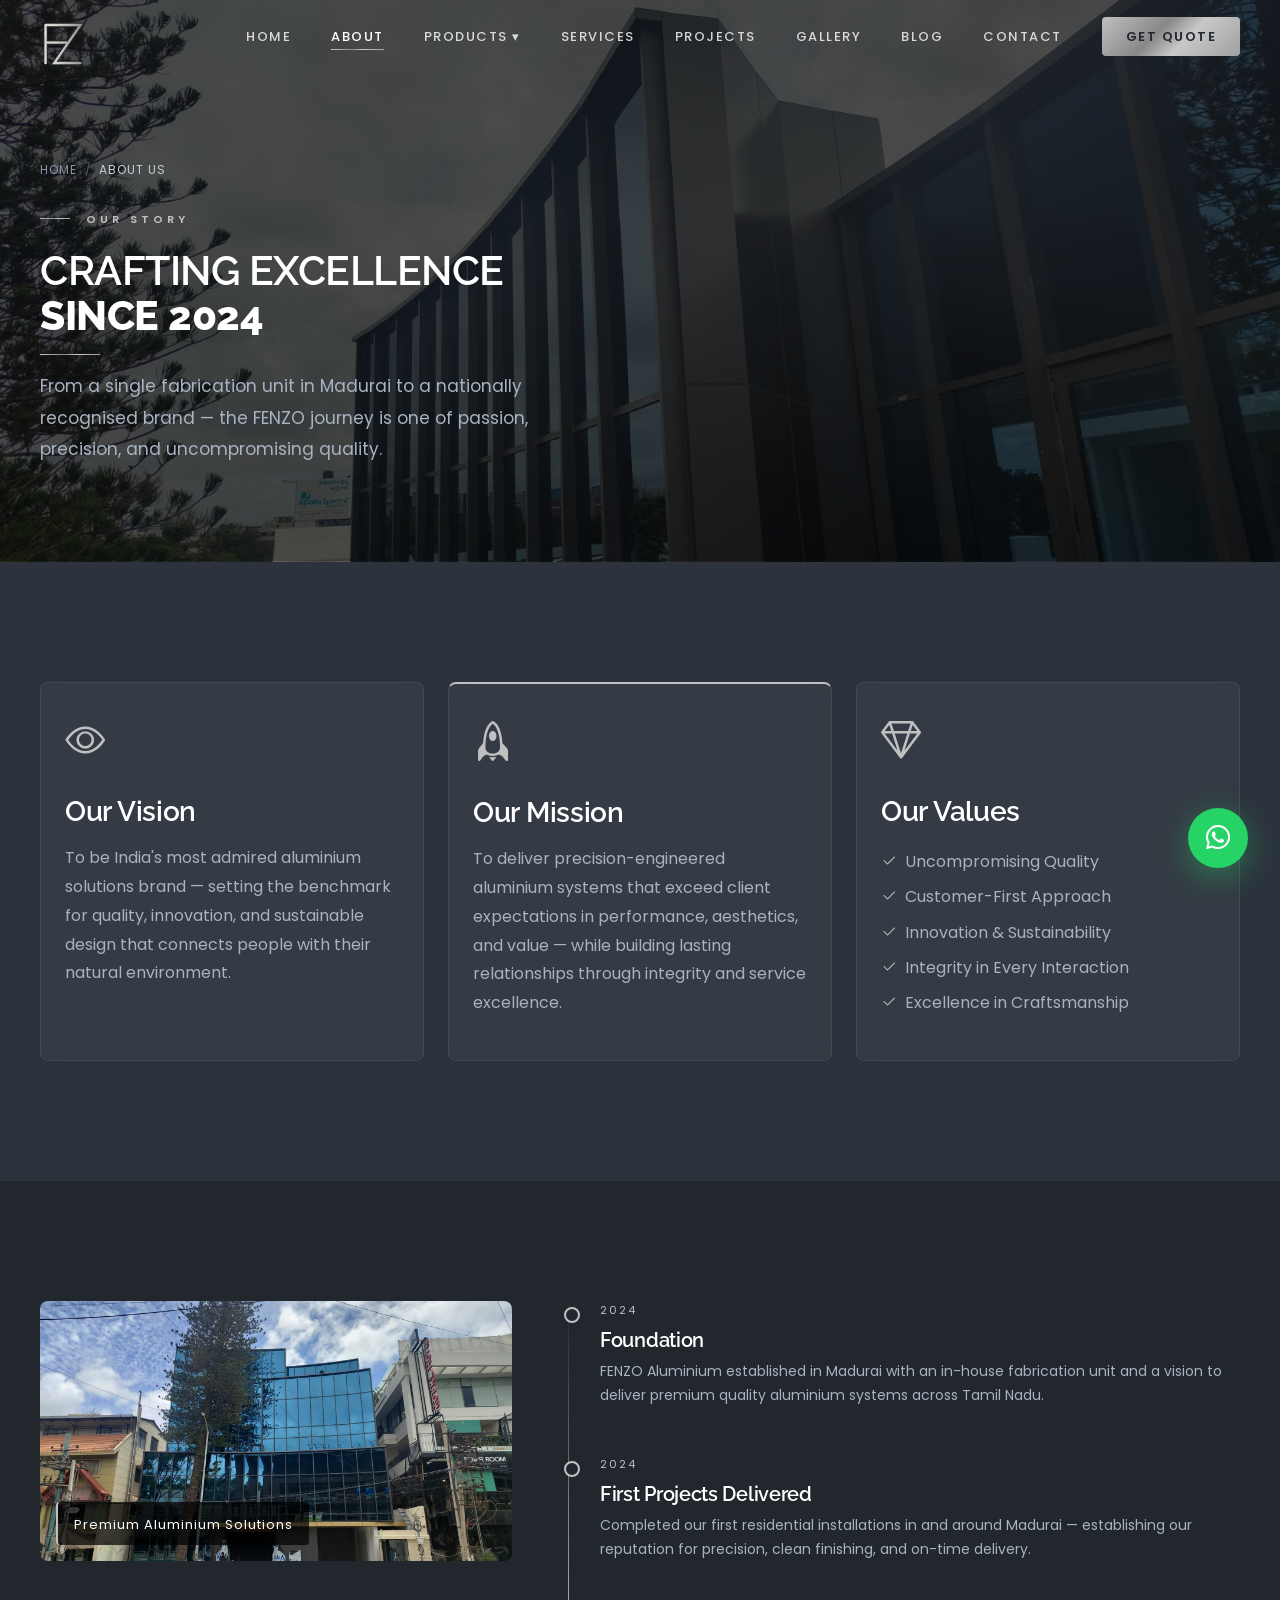
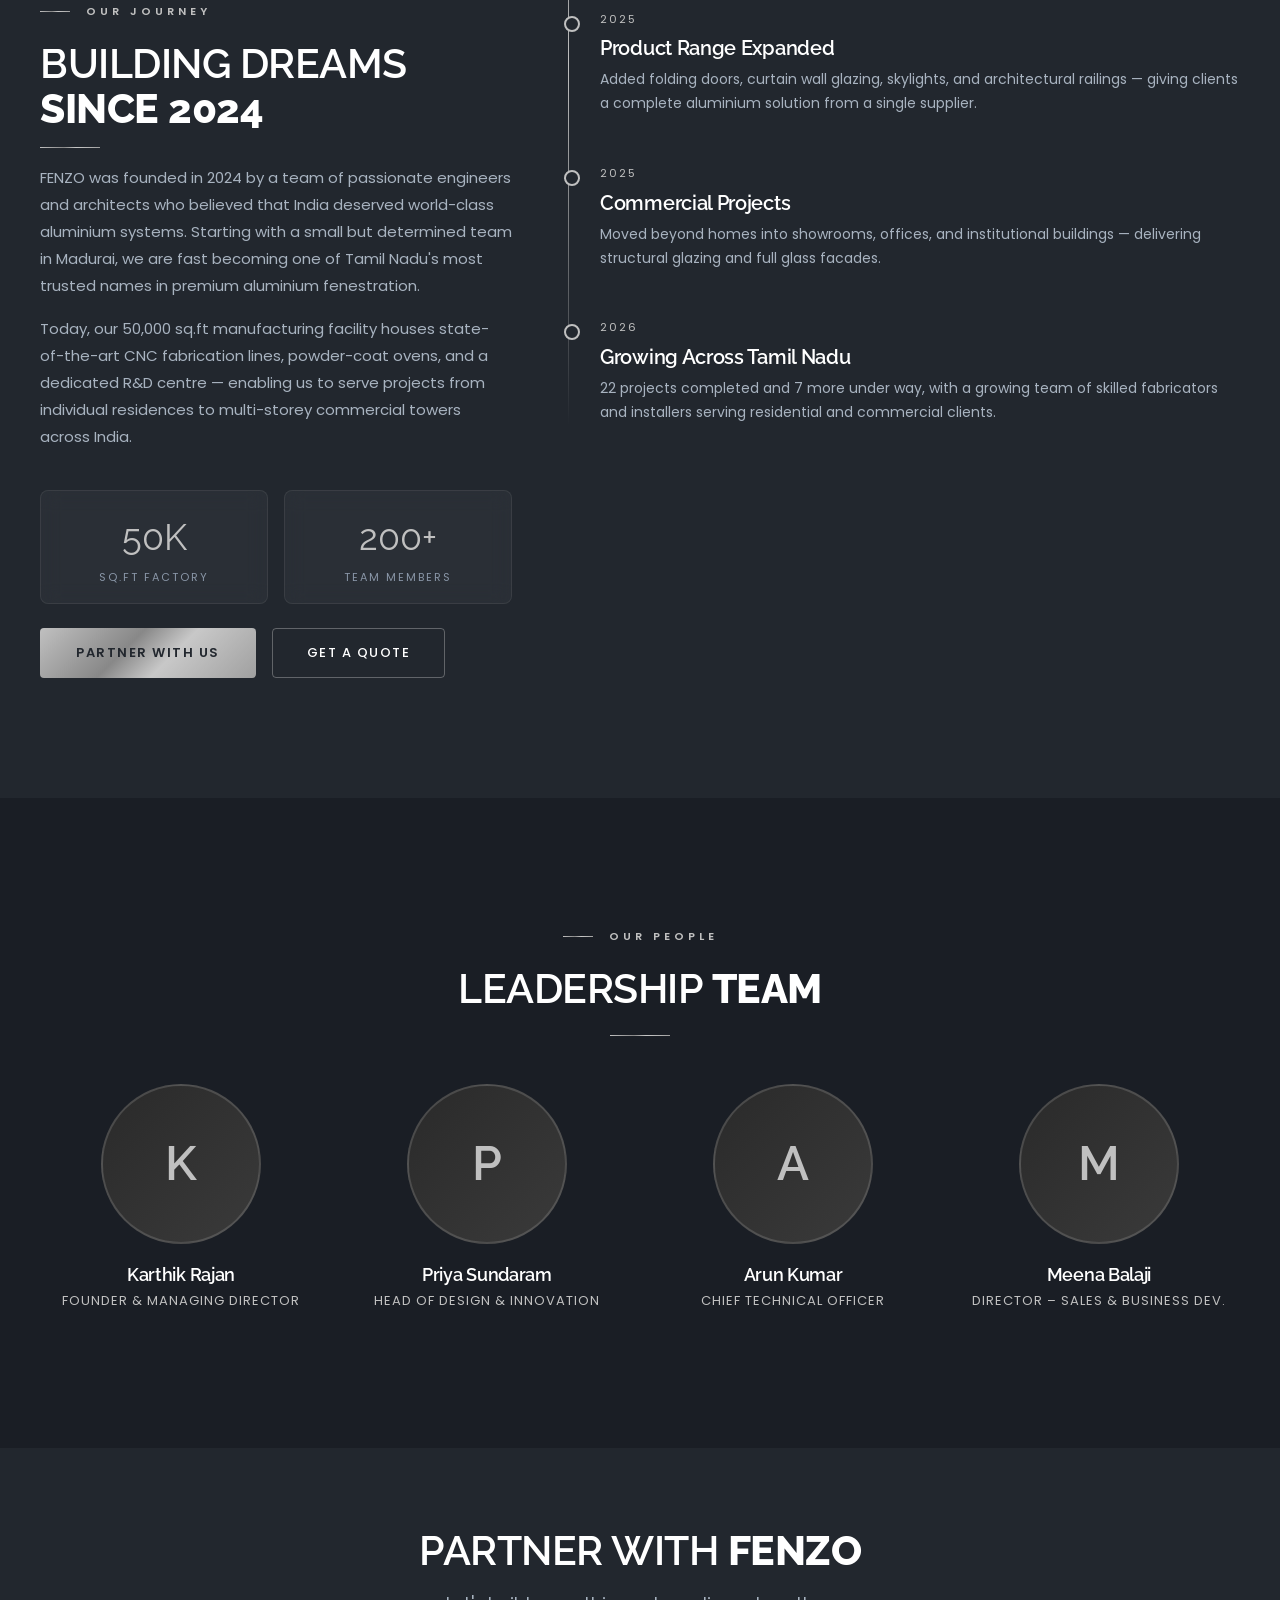
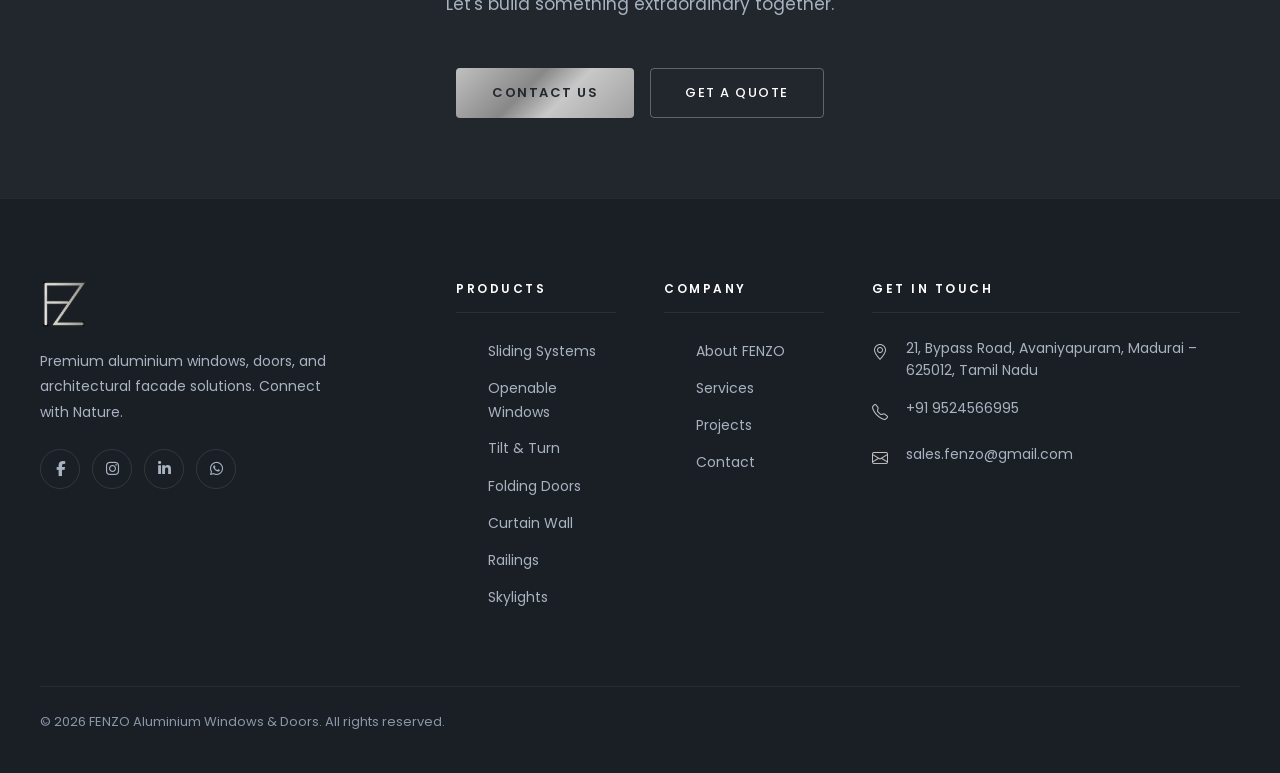
==== about.html @ 10ed5ecc "wedw" ====
﻿<!DOCTYPE html>
<html lang="en">
<head>
  <meta charset="UTF-8">
  <meta name="viewport" content="width=device-width, initial-scale=1.0">
  <title>About FENZO | Premium Aluminium Windows & Doors Manufacturer Madurai</title>
  <meta name="description" content="Learn about FENZO Aluminium — 15+ years of manufacturing excellence. Based in Madurai, serving all of India with premium aluminium windows, doors & facade systems.">
  <link href="https://cdn.jsdelivr.net/npm/bootstrap@5.3.3/dist/css/bootstrap.min.css" rel="stylesheet">
  <link rel="stylesheet" href="https://cdn.jsdelivr.net/npm/bootstrap-icons@1.11.3/font/bootstrap-icons.min.css">
  <link rel="stylesheet" href="https://cdnjs.cloudflare.com/ajax/libs/font-awesome/6.5.0/css/all.min.css">
  <link href="https://fonts.googleapis.com/css2?family=Raleway:wght@300;400;500;600;700;800;900&family=Poppins:wght@300;400;500;600;700&display=swap" rel="stylesheet">
  <link rel="stylesheet" href="css/fenzo.css">
</head>
<body>

<div id="preloader"><div class="preloader-inner"><img src="images/logo1.png" alt="FENZO" class="preloader-logo"><div class="preloader-bar"><div class="preloader-bar-fill"></div></div></div></div>

<nav class="navbar-fenzo">
  <div class="nav-inner">
    <a href="index.html" class="nav-logo"><img src="images/logo1.png" alt="FENZO Aluminium"></a>
    <ul class="nav-links">
      <li><a href="index.html">Home</a></li>
      <li><a href="about.html" class="active">About</a></li>
      <li class="nav-dropdown"><a href="products.html">Products ▾</a>
        <ul class="nav-dropdown-menu"><li><a href="products.html#sliding">Sliding Systems</a></li><li><a href="products.html#openable">Openable Windows</a></li><li><a href="products.html#tilt-turn">Tilt &amp; Turn</a></li><li><a href="products.html#folding">Folding Doors</a></li><li><a href="products.html#curtain-wall">Curtain Wall</a></li><li><a href="products.html#railings">Railings</a></li><li><a href="products.html#skylights">Skylights</a></li></ul>
      </li>
      <li><a href="services.html">Services</a></li>
      <li><a href="projects.html">Projects</a></li>
      <li><a href="gallery.html">Gallery</a></li>
      <li><a href="blog.html">Blog</a></li>
      <li><a href="contact.html">Contact</a></li>
      <li><a href="quote.html" class="nav-cta">Get Quote</a></li>
    </ul>
    <button class="nav-hamburger"><span></span><span></span><span></span></button>
  </div>
</nav>
<div class="mobile-nav-overlay"></div>
<div class="mobile-nav"><button class="mobile-nav-close" aria-label="Close">&times;</button><a href="index.html" style="display:block;margin-bottom:24px;"><img src="images/logo1.png" alt="FENZO" style="height:40px;"></a><ul><li><a href="index.html">Home</a></li><li><a href="about.html">About Us</a></li><li class="has-sub"><a href="#">Products</a><ul><li><a href="products.html#sliding">Sliding Systems</a></li><li><a href="products.html#openable">Openable Windows</a></li><li><a href="products.html#tilt-turn">Tilt &amp; Turn</a></li><li><a href="products.html#folding">Folding Doors</a></li><li><a href="products.html#curtain-wall">Curtain Wall</a></li><li><a href="products.html#railings">Railings</a></li><li><a href="products.html#skylights">Skylights</a></li></ul></li><li><a href="services.html">Services</a></li><li><a href="projects.html">Projects</a></li><li><a href="gallery.html">Gallery</a></li><li><a href="blog.html">Blog</a></li><li><a href="contact.html">Contact</a></li><li><a href="quote.html" style="color:#c0c0c0;font-weight:700;">Get Free Quote →</a></li></ul><div style="margin-top:40px;padding-top:24px;border-top:1px solid rgba(255,255,255,0.08);"><a href="tel:+919524566995" style="color:#c0c0c0;font-size:15px;display:block;margin-bottom:8px;"><i class="bi bi-telephone me-2"></i>+91 9524566995</a><a href="mailto:sales.fenzo@gmail.com" style="color:#c0c0c0;font-size:14px;"><i class="bi bi-envelope me-2"></i>sales.fenzo@gmail.com</a></div></div>

<!-- Page Hero -->
<section class="page-hero" style="background:linear-gradient(rgba(0,0,0,0.68),rgba(0,0,0,0.68)) center/cover, url('images/assets/im1.jpg') center/cover no-repeat;">
  <div class="container-fenzo">
    <div class="page-hero-content">
      <nav class="breadcrumb-fenzo"><a href="index.html">Home</a><span>/</span><span class="current">About Us</span></nav>
      <p class="section-eyebrow">Our Story</p>
      <h1 class="section-title">Crafting Excellence<br><span>Since 2024</span></h1>
      <div class="section-divider"></div>
      <p class="section-desc">From a single fabrication unit in Madurai to a nationally recognised brand — the FENZO journey is one of passion, precision, and uncompromising quality.</p>
    </div>
  </div>
</section>

<!-- Vision Mission Values -->
<section class="section-pad bg-charcoal">
  <div class="container-fenzo">
    <div class="row g-4">
      <div class="col-lg-4 reveal">
        <div class="glass-card p-4 h-100">
          <i class="bi bi-eye" style="font-size:40px;color:var(--color-silver);display:block;margin-bottom:20px;"></i>
          <h3 style="font-size:28px;margin-bottom:16px;">Our Vision</h3>
          <p style="color:var(--color-grey-400);line-height:1.8;">To be India's most admired aluminium solutions brand — setting the benchmark for quality, innovation, and sustainable design that connects people with their natural environment.</p>
        </div>
      </div>
      <div class="col-lg-4 reveal">
        <div class="glass-card p-4 h-100" style="border-top:2px solid var(--color-silver);">
          <i class="bi bi-rocket" style="font-size:40px;color:var(--color-silver);display:block;margin-bottom:20px;"></i>
          <h3 style="font-size:28px;margin-bottom:16px;">Our Mission</h3>
          <p style="color:var(--color-grey-400);line-height:1.8;">To deliver precision-engineered aluminium systems that exceed client expectations in performance, aesthetics, and value — while building lasting relationships through integrity and service excellence.</p>
        </div>
      </div>
      <div class="col-lg-4 reveal">
        <div class="glass-card p-4 h-100">
          <i class="bi bi-gem" style="font-size:40px;color:var(--color-silver);display:block;margin-bottom:20px;"></i>
          <h3 style="font-size:28px;margin-bottom:16px;">Our Values</h3>
          <ul style="color:var(--color-grey-400);line-height:2.2;list-style:none;padding:0;">
            <li><i class="bi bi-check2 text-silver me-2"></i>Uncompromising Quality</li>
            <li><i class="bi bi-check2 text-silver me-2"></i>Customer-First Approach</li>
            <li><i class="bi bi-check2 text-silver me-2"></i>Innovation &amp; Sustainability</li>
            <li><i class="bi bi-check2 text-silver me-2"></i>Integrity in Every Interaction</li>
            <li><i class="bi bi-check2 text-silver me-2"></i>Excellence in Craftsmanship</li>
          </ul>
        </div>
      </div>
    </div>
  </div>
</section>

<!-- Story + Timeline -->
<section class="section-pad">
  <div class="container-fenzo">
    <div class="row g-5 align-items-start">
      <div class="col-lg-5 reveal-left">
        <div style="margin-bottom:32px;border-radius:8px;overflow:hidden;position:relative;">
          <img src="images/assets/im2.jpg" alt="FENZO Building" style="width:100%;height:260px;object-fit:cover;display:block;">
          <div style="position:absolute;bottom:16px;left:16px;background:rgba(0,0,0,0.7);padding:8px 16px;border-radius:4px;border-left:2px solid var(--color-silver);">
            <span style="color:#fff;font-size:13px;letter-spacing:1px;">Premium Aluminium Solutions</span>
          </div>
        </div>
        <p class="section-eyebrow">Our Journey</p>
        <h2 class="section-title">Building Dreams<br><span>Since 2024</span></h2>
        <div class="section-divider"></div>
        <p style="color:var(--color-grey-400);line-height:1.8;font-size:15px;">FENZO was founded in 2024 by a team of passionate engineers and architects who believed that India deserved world-class aluminium systems. Starting with a small but determined team in Madurai, we are fast becoming one of Tamil Nadu's most trusted names in premium aluminium fenestration.</p>
        <p style="color:var(--color-grey-400);line-height:1.8;font-size:15px;margin-top:16px;">Today, our 50,000 sq.ft manufacturing facility houses state-of-the-art CNC fabrication lines, powder-coat ovens, and a dedicated R&amp;D centre — enabling us to serve projects from individual residences to multi-storey commercial towers across India.</p>
        <div class="row g-3 mt-4">
          <div class="col-6"><div class="glass-card p-3 text-center"><div style="font-size:36px;font-family:var(--font-display);color:var(--color-silver);">50K</div><div style="font-size:11px;letter-spacing:2px;text-transform:uppercase;color:var(--color-grey-500);">Sq.ft Factory</div></div></div>
          <div class="col-6"><div class="glass-card p-3 text-center"><div style="font-size:36px;font-family:var(--font-display);color:var(--color-silver);">200+</div><div style="font-size:11px;letter-spacing:2px;text-transform:uppercase;color:var(--color-grey-500);">Team Members</div></div></div>
        </div>
        <div class="mt-4"><a href="contact.html" class="btn-fenzo-primary me-3">Partner With Us</a><a href="quote.html" class="btn-fenzo-outline">Get a Quote</a></div>
      </div>
      <div class="col-lg-7 reveal-right">
        <div class="timeline">
          <div class="timeline-item"><div class="timeline-dot"></div><p class="timeline-year">2024</p><h4 class="timeline-title">Foundation</h4><p class="timeline-desc">FENZO Aluminium established in Madurai with an in-house fabrication unit and a vision to deliver premium quality aluminium systems across Tamil Nadu.</p></div>
          <div class="timeline-item"><div class="timeline-dot"></div><p class="timeline-year">2024</p><h4 class="timeline-title">First Projects Delivered</h4><p class="timeline-desc">Completed our first residential installations in and around Madurai — establishing our reputation for precision, clean finishing, and on-time delivery.</p></div>
          <div class="timeline-item"><div class="timeline-dot"></div><p class="timeline-year">2025</p><h4 class="timeline-title">Product Range Expanded</h4><p class="timeline-desc">Added folding doors, curtain wall glazing, skylights, and architectural railings — giving clients a complete aluminium solution from a single supplier.</p></div>
          <div class="timeline-item"><div class="timeline-dot"></div><p class="timeline-year">2025</p><h4 class="timeline-title">Commercial Projects</h4><p class="timeline-desc">Moved beyond homes into showrooms, offices, and institutional buildings — delivering structural glazing and full glass facades.</p></div>
          <div class="timeline-item"><div class="timeline-dot"></div><p class="timeline-year">2026</p><h4 class="timeline-title">Growing Across Tamil Nadu</h4><p class="timeline-desc">22 projects completed and 7 more under way, with a growing team of skilled fabricators and installers serving residential and commercial clients.</p></div>
        </div>
      </div>
    </div>
  </div>
</section>

<!-- Leadership -->
<section class="section-pad bg-darker">
  <div class="container-fenzo">
    <div class="text-center mb-5 reveal">
      <p class="section-eyebrow" style="justify-content:center;">Our People</p>
      <h2 class="section-title center">Leadership <span>Team</span></h2>
      <div class="section-divider center"></div>
    </div>
    <div class="row g-4 stagger-children">
      <div class="col-lg-3 col-md-6">
        <div class="team-card">
          <div style="width:160px;height:160px;border-radius:50%;background:linear-gradient(135deg,#2a2a2a,#3a3a3a);margin:0 auto 20px;display:flex;align-items:center;justify-content:center;border:2px solid rgba(192,192,192,0.2);">
            <span style="font-family:var(--font-display);font-size:48px;font-weight:600;color:var(--color-silver);">K</span>
          </div>
          <h4 class="team-name">Karthik Rajan</h4>
          <p class="team-role">Founder &amp; Managing Director</p>
        </div>
      </div>
      <div class="col-lg-3 col-md-6">
        <div class="team-card">
          <div style="width:160px;height:160px;border-radius:50%;background:linear-gradient(135deg,#2a2a2a,#3a3a3a);margin:0 auto 20px;display:flex;align-items:center;justify-content:center;border:2px solid rgba(192,192,192,0.2);">
            <span style="font-family:var(--font-display);font-size:48px;font-weight:600;color:var(--color-silver);">P</span>
          </div>
          <h4 class="team-name">Priya Sundaram</h4>
          <p class="team-role">Head of Design &amp; Innovation</p>
        </div>
      </div>
      <div class="col-lg-3 col-md-6">
        <div class="team-card">
          <div style="width:160px;height:160px;border-radius:50%;background:linear-gradient(135deg,#2a2a2a,#3a3a3a);margin:0 auto 20px;display:flex;align-items:center;justify-content:center;border:2px solid rgba(192,192,192,0.2);">
            <span style="font-family:var(--font-display);font-size:48px;font-weight:600;color:var(--color-silver);">A</span>
          </div>
          <h4 class="team-name">Arun Kumar</h4>
          <p class="team-role">Chief Technical Officer</p>
        </div>
      </div>
      <div class="col-lg-3 col-md-6">
        <div class="team-card">
          <div style="width:160px;height:160px;border-radius:50%;background:linear-gradient(135deg,#2a2a2a,#3a3a3a);margin:0 auto 20px;display:flex;align-items:center;justify-content:center;border:2px solid rgba(192,192,192,0.2);">
            <span style="font-family:var(--font-display);font-size:48px;font-weight:600;color:var(--color-silver);">M</span>
          </div>
          <h4 class="team-name">Meena Balaji</h4>
          <p class="team-role">Director – Sales &amp; Business Dev.</p>
        </div>
      </div>
    </div>
  </div>
</section>



<!-- CTA -->
<section class="section-pad-sm text-center">
  <div class="container-fenzo">
    <h2 class="section-title reveal">Partner with <span>FENZO</span></h2>
    <p class="section-desc center reveal mt-3">Let's build something extraordinary together.</p>
    <div class="mt-5 reveal"><a href="contact.html" class="btn-fenzo-primary me-3">Contact Us</a><a href="quote.html" class="btn-fenzo-outline">Get a Quote</a></div>
  </div>
</section>

<!-- Footer -->
<footer class="footer">
  <div class="container-fenzo">
    <div class="row g-5">
      <div class="col-lg-4 col-md-6">
        <img src="images/logo1.png" alt="FENZO Aluminium" class="footer-logo">
        <p class="footer-desc">Premium aluminium windows, doors, and architectural facade solutions. Connect with Nature.</p>
        <div class="footer-social">
          <a href="#"><i class="fab fa-facebook-f"></i></a><a href="#"><i class="fab fa-instagram"></i></a>
          <a href="#"><i class="fab fa-linkedin-in"></i></a><a href="https://wa.me/919524566995" target="_blank"><i class="fab fa-whatsapp"></i></a>
        </div>
      </div>
      <div class="col-lg-2 col-md-3 col-6">
        <p class="footer-heading">Products</p><ul class="footer-links"><li><a href="products.html#sliding">Sliding Systems</a></li><li><a href="products.html#openable">Openable Windows</a></li><li><a href="products.html#tilt-turn">Tilt &amp; Turn</a></li><li><a href="products.html#folding">Folding Doors</a></li><li><a href="products.html#curtain-wall">Curtain Wall</a></li><li><a href="products.html#railings">Railings</a></li><li><a href="products.html#skylights">Skylights</a></li></ul>
      </div>
      <div class="col-lg-2 col-md-3 col-6">
        <p class="footer-heading">Company</p>
        <ul class="footer-links">
          <li><a href="about.html">About FENZO</a></li><li><a href="services.html">Services</a></li>
          <li><a href="projects.html">Projects</a></li><li><a href="contact.html">Contact</a></li>
        </ul>
      </div>
      <div class="col-lg-4 col-md-6">
        <p class="footer-heading">Get in Touch</p>
        <div class="footer-contact-item"><i class="bi bi-geo-alt footer-contact-icon"></i><div class="footer-contact-text">21, Bypass Road, Avaniyapuram, Madurai – 625012, Tamil Nadu</div></div>
        <div class="footer-contact-item"><i class="bi bi-telephone footer-contact-icon"></i><div class="footer-contact-text"><a href="tel:+919524566995">+91 9524566995</a></div></div>
        <div class="footer-contact-item"><i class="bi bi-envelope footer-contact-icon"></i><div class="footer-contact-text"><a href="mailto:sales.fenzo@gmail.com">sales.fenzo@gmail.com</a></div></div>
      </div>
    </div>
  </div>
  <div class="container-fenzo"><div class="footer-bottom"><p class="footer-bottom-text">&copy; 2026 FENZO Aluminium Windows &amp; Doors. All rights reserved.</p></div></div>
</footer>

<a href="https://wa.me/919524566995?text=Hello%20FENZO%2C%20I%20am%20interested%20in%20your%20aluminium%20products." class="whatsapp-float" target="_blank"><i class="fab fa-whatsapp"></i><span class="wa-tooltip">Chat with us!</span></a>

<script src="https://cdn.jsdelivr.net/npm/bootstrap@5.3.3/dist/js/bootstrap.bundle.min.js"></script>
<script src="js/fenzo.js"></script>
</body>
</html>
---- css/fenzo.css ----
/* ============================================================
   FENZO ALUMINIUM WINDOWS & DOORS
   Premium Corporate Stylesheet
   ============================================================ */

/* ---- Google Fonts ---- */
@import url('https://fonts.googleapis.com/css2?family=Raleway:wght@300;400;500;600;700;800;900&family=Poppins:wght@300;400;500;600;700&display=swap');

/* ---- CSS Variables ---- */
:root {
  --color-black:     #1a1e25;
  --color-dark:      #22272e;
  --color-charcoal:  #2c333d;
  --color-grey-900:  #323a45;
  --color-grey-800:  #3d4654;
  --color-grey-700:  #4e5a6a;
  --color-grey-600:  #6b7a8d;
  --color-grey-500:  #8a97a8;
  --color-grey-400:  #a8b3c0;
  --color-grey-300:  #c2cad4;
  --color-grey-200:  #d8dfe7;
  --color-grey-100:  #eef1f5;
  --color-silver:    #c0c0c0;
  --color-silver-light: #d4d4d4;
  --color-white:     #ffffff;
  --color-offwhite:  #f5f5f0;
  --gradient-metal:  linear-gradient(135deg, #c0c0c0 0%, #888888 40%, #c8c8c8 60%, #a0a0a0 100%);
  --gradient-dark:   linear-gradient(135deg, #1a1a1a 0%, #2a2a2a 100%);
  --gradient-hero:   linear-gradient(to bottom, rgba(0,0,0,0.3) 0%, rgba(0,0,0,0.7) 100%);
  --font-display:    'Raleway', sans-serif;
  --font-body:       'Poppins', sans-serif;
  --transition-fast: 0.2s ease;
  --transition-med:  0.4s ease;
  --transition-slow: 0.7s cubic-bezier(0.4, 0, 0.2, 1);
  --shadow-sm:       0 2px 8px rgba(0,0,0,0.3);
  --shadow-md:       0 8px 32px rgba(0,0,0,0.4);
  --shadow-lg:       0 24px 64px rgba(0,0,0,0.5);
  --radius-sm:       4px;
  --radius-md:       8px;
  --radius-lg:       16px;
}

/* ---- Reset & Base ---- */
*, *::before, *::after { box-sizing: border-box; margin: 0; padding: 0; }

html {
  scroll-behavior: smooth;
  font-size: 16px;
}

body {
  font-family: var(--font-body);
  background: var(--color-dark);
  color: var(--color-grey-200);
  line-height: 1.7;
  overflow-x: hidden;
}

h1, h2, h3, h4, h5, h6 {
  font-family: var(--font-display);
  color: var(--color-white);
  line-height: 1.2;
  letter-spacing: -0.3px;
  font-weight: 600;
}

a { color: var(--color-silver); text-decoration: none; transition: color var(--transition-fast); }
a:hover { color: var(--color-white); }

img { max-width: 100%; height: auto; }

::selection { background: rgba(192,192,192,0.3); color: #fff; }

/* ---- Scrollbar ---- */
::-webkit-scrollbar { width: 6px; }
::-webkit-scrollbar-track { background: var(--color-dark); }
::-webkit-scrollbar-thumb { background: var(--color-grey-600); border-radius: 3px; }
::-webkit-scrollbar-thumb:hover { background: var(--color-silver); }

/* ============================================================
   PRELOADER
   ============================================================ */
#preloader {
  position: fixed; inset: 0; z-index: 9999;
  background: var(--color-black);
  display: flex; align-items: center; justify-content: center;
  transition: opacity 0.6s ease, visibility 0.6s ease;
}
#preloader.fade-out { opacity: 0; visibility: hidden; }
.preloader-inner { text-align: center; }
.preloader-logo { width: 80px; margin-bottom: 24px; animation: pulse 1.5s ease infinite; }
.preloader-bar {
  width: 200px; height: 2px;
  background: var(--color-grey-800);
  border-radius: 2px; overflow: hidden;
}
.preloader-bar-fill {
  height: 100%; width: 0;
  background: var(--gradient-metal);
  animation: loadBar 2s ease forwards;
}
@keyframes pulse { 0%,100%{opacity:1} 50%{opacity:0.5} }
@keyframes loadBar { to { width: 100%; } }

/* ============================================================
   NAVIGATION
   ============================================================ */
.navbar-fenzo {
  position: fixed; top: 0; left: 0; right: 0; z-index: 1000;
  padding: 0 0;
  transition: background var(--transition-med), padding var(--transition-med);
  background: transparent;
}
.navbar-fenzo.scrolled {
  background: rgba(10,10,10,0.96);
  backdrop-filter: blur(20px);
  -webkit-backdrop-filter: blur(20px);
  border-bottom: 1px solid rgba(192,192,192,0.1);
  box-shadow: 0 4px 30px rgba(0,0,0,0.5);
}
.nav-inner {
  display: flex; align-items: center; justify-content: space-between;
  max-width: 1400px; margin: 0 auto;
  padding: 20px 40px;
  transition: padding var(--transition-med);
}
.navbar-fenzo.scrolled .nav-inner { padding: 14px 40px; }

.nav-logo img { height: 48px; transition: height var(--transition-med); }
.navbar-fenzo.scrolled .nav-logo img { height: 38px; }

.nav-links {
  display: flex; align-items: center; gap: 40px;
  list-style: none;
}
.nav-links > li > a {
  font-family: var(--font-body);
  font-size: 13px; font-weight: 500;
  letter-spacing: 1.5px; text-transform: uppercase;
  color: rgba(255,255,255,0.8);
  position: relative; padding-bottom: 4px;
}
.nav-links > li > a::after {
  content: ''; position: absolute; bottom: 0; left: 0;
  width: 0; height: 1px;
  background: var(--gradient-metal);
  transition: width var(--transition-med);
}
.nav-links > li > a:hover,
.nav-links > li > a.active { color: var(--color-white); }
.nav-links > li > a:hover::after,
.nav-links > li > a.active::after { width: 100%; }

/* Dropdown */
.nav-dropdown { position: relative; }
.nav-dropdown-menu {
  position: absolute; top: calc(100% + 20px); left: 50%;
  transform: translateX(-50%) translateY(10px);
  background: rgba(18,18,18,0.98);
  backdrop-filter: blur(20px);
  border: 1px solid rgba(192,192,192,0.12);
  border-radius: var(--radius-md);
  min-width: 220px;
  padding: 12px 0;
  opacity: 0; visibility: hidden;
  transition: all var(--transition-med);
  box-shadow: var(--shadow-lg);
  list-style: none;
}
.nav-dropdown:hover .nav-dropdown-menu {
  opacity: 1; visibility: visible; transform: translateX(-50%) translateY(0);
}
.nav-dropdown-menu li a {
  display: block; padding: 10px 20px;
  font-size: 13px; letter-spacing: 0.5px;
  color: var(--color-grey-300);
  transition: all var(--transition-fast);
  border-left: 2px solid transparent;
}
.nav-dropdown-menu li a:hover {
  color: var(--color-white);
  background: rgba(192,192,192,0.06);
  border-left-color: var(--color-silver);
  padding-left: 26px;
}

/* Mobile nav */
.nav-hamburger {
  display: none;
  flex-direction: column;
  justify-content: center;
  align-items: center;
  gap: 5px;
  cursor: pointer;
  padding: 4px;
  background: transparent;
  border: none;
  outline: none;
  -webkit-appearance: none;
  appearance: none;
}
.nav-hamburger span {
  display: block; width: 28px; height: 2px;
  background: var(--color-white);
  transition: all var(--transition-med);
  transform-origin: center;
}
.nav-hamburger.active span:nth-child(1) { transform: translateY(7px) rotate(45deg); }
.nav-hamburger.active span:nth-child(2) { opacity: 0; transform: scaleX(0); }
.nav-hamburger.active span:nth-child(3) { transform: translateY(-7px) rotate(-45deg); }

.nav-cta {
  background: var(--gradient-metal);
  color: var(--color-dark) !important;
  padding: 10px 24px !important;
  border-radius: var(--radius-sm);
  font-weight: 600 !important;
}
.nav-cta:hover { opacity: 0.9; }
.nav-cta::after { display: none !important; }

/* Mobile drawer */
.mobile-nav {
  position: fixed; top: 0; right: -100%; width: 320px; height: 100vh;
  background: rgba(12,12,12,0.98); backdrop-filter: blur(20px);
  z-index: 1001; padding: 80px 40px 40px;
  transition: right var(--transition-slow);
  overflow-y: auto;
  border-left: 1px solid rgba(192,192,192,0.1);
}
.mobile-nav.open { right: 0; }
.mobile-nav-overlay {
  position: fixed; inset: 0; z-index: 1000;
  background: rgba(0,0,0,0.6); backdrop-filter: blur(4px);
  opacity: 0; visibility: hidden; transition: all var(--transition-med);
}
.mobile-nav-overlay.open { opacity: 1; visibility: visible; }
.mobile-nav ul { list-style: none; margin-top: 20px; }
.mobile-nav ul li { border-bottom: 1px solid rgba(255,255,255,0.06); }
.mobile-nav ul li a {
  display: block; padding: 16px 0;
  font-size: 16px; font-weight: 500; letter-spacing: 1px;
  color: var(--color-grey-200); text-transform: uppercase;
}
.mobile-nav ul li a:hover { color: var(--color-silver); }
.mobile-nav ul li ul { padding-left: 20px; }
.mobile-nav ul li ul li a { font-size: 14px; padding: 10px 0; text-transform: none; letter-spacing: 0.5px; }
.mobile-nav-close {
  position: absolute; top: 24px; right: 24px;
  background: none; border: none; color: var(--color-white);
  font-size: 24px; cursor: pointer; padding: 4px;
}

/* ============================================================
   BUTTONS
   ============================================================ */
.btn-fenzo-primary {
  display: inline-flex; align-items: center; gap: 10px;
  padding: 14px 36px;
  background: var(--gradient-metal);
  color: var(--color-dark);
  font-family: var(--font-body);
  font-size: 13px; font-weight: 600;
  letter-spacing: 1.5px; text-transform: uppercase;
  border: none; border-radius: var(--radius-sm);
  cursor: pointer; position: relative; overflow: hidden;
  transition: all var(--transition-med);
}
.btn-fenzo-primary::before {
  content: ''; position: absolute; inset: 0;
  background: rgba(255,255,255,0.2);
  transform: scaleX(0); transform-origin: left;
  transition: transform var(--transition-med);
}
.btn-fenzo-primary:hover { transform: translateY(-2px); box-shadow: 0 12px 40px rgba(192,192,192,0.3); color: var(--color-dark); }
.btn-fenzo-primary:hover::before { transform: scaleX(1); }

.btn-fenzo-outline {
  display: inline-flex; align-items: center; gap: 10px;
  padding: 13px 34px;
  background: transparent;
  color: var(--color-white);
  font-family: var(--font-body);
  font-size: 13px; font-weight: 500;
  letter-spacing: 1.5px; text-transform: uppercase;
  border: 1px solid rgba(192,192,192,0.4);
  border-radius: var(--radius-sm);
  cursor: pointer; position: relative; overflow: hidden;
  transition: all var(--transition-med);
}
.btn-fenzo-outline:hover {
  background: rgba(192,192,192,0.1);
  border-color: var(--color-silver);
  color: var(--color-white);
  transform: translateY(-2px);
}

.btn-fenzo-ghost {
  display: inline-flex; align-items: center; gap: 8px;
  padding: 0; background: none; border: none;
  color: var(--color-silver);
  font-size: 13px; font-weight: 500; letter-spacing: 1px;
  text-transform: uppercase; cursor: pointer;
  transition: all var(--transition-fast);
}
.btn-fenzo-ghost::after {
  content: '→'; transition: transform var(--transition-fast);
}
.btn-fenzo-ghost:hover { color: var(--color-white); }
.btn-fenzo-ghost:hover::after { transform: translateX(6px); }

/* ============================================================
   HERO SECTION
   ============================================================ */
.hero-section {
  position: relative; height: 100vh; min-height: 700px;
  display: flex; align-items: center; justify-content: center;
  overflow: hidden;
}
.hero-bg {
  position: absolute; inset: 0;
  background: var(--color-dark);
  overflow: hidden;
}
.hero-bg-slider {
  position: absolute; inset: 0;
  display: flex; transition: transform 1.2s cubic-bezier(0.77, 0, 0.175, 1);
}
.hero-bg-slide {
  min-width: 100%; height: 100%;
  background-size: cover; background-position: center;
  transform: scale(1.05);
  transition: transform 8s ease;
}
.hero-bg-slide.active { transform: scale(1); }
.hero-overlay {
  position: absolute; inset: 0;
  background: linear-gradient(
    135deg,
    rgba(0,0,0,0.88) 0%,
    rgba(0,0,0,0.72) 50%,
    rgba(0,0,0,0.82) 100%
  );
}
.hero-content {
  position: relative; z-index: 2;
  max-width: 1400px; margin: 0 auto;
  padding: 0 40px;
  width: 100%;
}
.hero-eyebrow {
  display: inline-flex; align-items: center; gap: 16px;
  font-size: 11px; font-weight: 600;
  letter-spacing: 4px; text-transform: uppercase;
  color: var(--color-silver);
  margin-bottom: 24px;
}
.hero-eyebrow::before {
  content: ''; display: block; width: 40px; height: 1px;
  background: var(--gradient-metal);
}
.hero-title {
  font-size: clamp(48px, 6.5vw, 92px);
  font-weight: 300;
  color: var(--color-white);
  line-height: 1.05;
  margin-bottom: 8px;
  letter-spacing: 0;
  text-transform: uppercase;
}
.hero-title span {
  background: var(--gradient-metal);
  -webkit-background-clip: text;
  -webkit-text-fill-color: transparent;
  background-clip: text;
  font-weight: 300;
}
.hero-subtitle {
  font-family: var(--font-body);
  font-size: clamp(14px, 1.8vw, 20px);
  font-weight: 400;
  color: var(--color-grey-300);
  letter-spacing: 3px;
  text-transform: uppercase;
  margin-bottom: 32px;
}
.hero-desc {
  max-width: 520px;
  font-size: 16px; line-height: 1.8;
  color: rgba(255,255,255,0.7);
  margin-bottom: 48px;
}
.hero-actions { display: flex; gap: 16px; flex-wrap: wrap; }

/* Hero scroll indicator */
.hero-scroll {
  position: absolute; bottom: 40px; left: 50%;
  transform: translateX(-50%); z-index: 2;
  display: flex; flex-direction: column; align-items: center; gap: 8px;
  color: rgba(255,255,255,0.5); font-size: 11px; letter-spacing: 3px;
  text-transform: uppercase;
}
.hero-scroll-line {
  width: 1px; height: 50px;
  background: linear-gradient(to bottom, transparent, var(--color-silver));
  animation: scrollLine 2s ease infinite;
}
@keyframes scrollLine {
  0% { transform: scaleY(0); transform-origin: top; }
  50% { transform: scaleY(1); transform-origin: top; }
  51% { transform-origin: bottom; }
  100% { transform: scaleY(0); transform-origin: bottom; }
}

/* Hero stats */
.hero-stats {
  position: absolute; bottom: 0; right: 0;
  z-index: 2;
  display: flex;
}
.hero-stat {
  padding: 32px 40px;
  background: rgba(255,255,255,0.05);
  backdrop-filter: blur(10px);
  border-top: 1px solid rgba(192,192,192,0.15);
  border-left: 1px solid rgba(192,192,192,0.1);
  text-align: center;
  min-width: 140px;
}
.hero-stat-number {
  font-family: var(--font-display);
  font-size: 36px; font-weight: 600;
  color: var(--color-white);
  background: var(--gradient-metal);
  -webkit-background-clip: text; -webkit-text-fill-color: transparent; background-clip: text;
  display: block;
}
.hero-stat-label {
  font-size: 11px; letter-spacing: 1.5px; text-transform: uppercase;
  color: var(--color-grey-400); margin-top: 4px;
}

/* Hero dots */
.hero-dots {
  position: absolute; bottom: 40px; right: 40px; z-index: 2;
  display: flex; gap: 8px;
}
.hero-dot {
  width: 6px; height: 6px; border-radius: 50%;
  background: rgba(255,255,255,0.3);
  cursor: pointer; transition: all var(--transition-fast);
}
.hero-dot.active { background: var(--color-silver); width: 24px; border-radius: 3px; }

/* ============================================================
   SECTION STYLES
   ============================================================ */
.section-pad { padding: 120px 0; }
.section-pad-sm { padding: 80px 0; }
.container-fenzo { max-width: 1400px; margin: 0 auto; padding: 0 40px; }

.section-eyebrow {
  display: inline-flex; align-items: center; gap: 16px;
  font-size: 11px; font-weight: 600;
  letter-spacing: 4px; text-transform: uppercase;
  color: var(--color-silver);
  margin-bottom: 20px;
}
.section-eyebrow::before {
  content: ''; display: block; width: 30px; height: 1px;
  background: var(--gradient-metal);
}

.section-title {
  font-size: clamp(26px, 3.2vw, 46px);
  font-weight: 600; color: var(--color-white);
  line-height: 1.1;
  text-transform: uppercase;
  letter-spacing: -0.5px;
}
.section-title span { font-weight: 800; }
.section-title.center { text-align: center; }

.section-divider {
  width: 60px; height: 1px;
  background: var(--gradient-metal);
  margin: 16px 0;
}
.section-divider.center { margin: 24px auto; }

.section-desc {
  font-size: 17px; line-height: 1.85;
  color: var(--color-grey-400); max-width: 560px;
}
.section-desc.center { text-align: center; margin: 0 auto; }

/* Backgrounds */
.bg-dark { background: var(--color-dark); }
.bg-darker { background: var(--color-black); }
.bg-charcoal { background: var(--color-charcoal); }

/* ============================================================
   ABOUT PREVIEW SECTION
   ============================================================ */
.about-preview {
  background: var(--color-black);
  overflow: hidden;
}
.about-visual {
  position: relative; height: 600px; overflow: hidden;
}
.about-visual img {
  width: 100%; height: 100%; object-fit: cover;
  filter: brightness(0.85) contrast(1.05);
  transition: transform 0.8s ease;
}
.about-visual:hover img { transform: scale(1.03); }
.about-visual-badge {
  position: absolute; bottom: 40px; left: 40px;
  background: var(--gradient-metal);
  padding: 20px 28px; border-radius: var(--radius-sm);
  text-align: center;
}
.about-visual-badge strong {
  display: block;
  font-family: var(--font-display);
  font-size: 48px; font-weight: 800;
  color: var(--color-dark); line-height: 1;
  letter-spacing: -1px;
}
.about-visual-badge span { font-size: 12px; font-weight: 600; color: var(--color-dark); letter-spacing: 2px; text-transform: uppercase; }

.about-content { padding: 48px 60px; display: flex; flex-direction: column; justify-content: center; }
.about-features { display: grid; grid-template-columns: 1fr 1fr; gap: 16px; margin-top: 20px; }
.about-feature {
  display: flex; gap: 12px; align-items: flex-start;
  padding: 14px; border: 1px solid rgba(192,192,192,0.08);
  border-radius: var(--radius-sm);
  transition: border-color var(--transition-fast);
}
.about-feature:hover { border-color: rgba(192,192,192,0.2); }
.about-feature-icon {
  width: 44px; height: 44px; min-width: 44px;
  display: flex; align-items: center; justify-content: center;
  background: rgba(192,192,192,0.08);
  border-radius: var(--radius-sm);
  color: var(--color-silver); font-size: 20px;
}
.about-feature h5 { font-size: 14px; font-weight: 600; color: var(--color-white); margin-bottom: 4px; }
.about-feature p { font-size: 13px; color: var(--color-grey-400); line-height: 1.6; margin: 0; }

/* ============================================================
   PRODUCTS SECTION
   ============================================================ */
.products-grid {
  display: grid;
  grid-template-columns: repeat(3, 1fr);
  grid-auto-rows: 420px;
  gap: 3px;
}
@media (max-width: 991px) { .products-grid { grid-template-columns: repeat(2, 1fr); grid-auto-rows: 360px; } }
@media (max-width: 576px) { .products-grid { grid-template-columns: 1fr; grid-auto-rows: 320px; } }

.product-card {
  position: relative; overflow: hidden;
  cursor: pointer;
  background: var(--color-grey-900);
}
.product-card-img {
  width: 100%; height: 100%; object-fit: cover;
  transition: transform 0.8s ease;
  filter: brightness(0.7);
}
.product-card:hover .product-card-img {
  transform: scale(1.08); filter: brightness(0.85);
}
.product-card-overlay {
  position: absolute; inset: 0;
  background: linear-gradient(to top, rgba(0,0,0,0.92) 0%, rgba(0,0,0,0.55) 50%, rgba(0,0,0,0.5) 100%);
}
.product-card-content {
  position: absolute; bottom: 0; left: 0; right: 0;
  padding: 28px 32px 32px;
  transform: translateY(0); transition: transform var(--transition-med);
}
.product-card:hover .product-card-content { transform: translateY(0); }
.product-card-cat {
  font-size: 10px; letter-spacing: 3px; text-transform: uppercase;
  color: var(--color-silver); margin-bottom: 8px;
}
.product-card-title {
  font-family: var(--font-display);
  font-size: 24px; font-weight: 700; color: var(--color-white);
  margin-bottom: 12px; text-transform: uppercase; letter-spacing: 0.5px;
}
.product-card-desc {
  font-size: 14px; color: rgba(255,255,255,0.7);
  line-height: 1.6; margin-bottom: 20px;
  opacity: 0; transform: translateY(10px);
  transition: all var(--transition-med);
}
.product-card:hover .product-card-desc { opacity: 1; transform: translateY(0); }
.product-card-cta {
  display: inline-flex; align-items: center; gap: 8px;
  font-size: 11px; letter-spacing: 2px; text-transform: uppercase;
  color: var(--color-silver); font-weight: 600;
  opacity: 0; transition: opacity var(--transition-med);
}
.product-card-cta::after { content: '→'; transition: transform var(--transition-fast); }
.product-card:hover .product-card-cta { opacity: 1; }
.product-card:hover .product-card-cta:hover::after { transform: translateX(4px); }

/* Large card — same as regular in 3-col grid */
.product-card.large { grid-column: span 1; }

/* ============================================================
   WHY CHOOSE US
   ============================================================ */
.why-section { background: var(--color-black); }
.why-grid { display: grid; grid-template-columns: repeat(3, 1fr); gap: 1px; background: rgba(192,192,192,0.08); }
.why-item {
  background: var(--color-black);
  padding: 48px 36px; text-align: center;
  position: relative; overflow: hidden;
  transition: background var(--transition-med);
}
.why-item::before {
  content: ''; position: absolute; top: 0; left: 0; right: 0; height: 2px;
  background: var(--gradient-metal);
  transform: scaleX(0); transition: transform var(--transition-med);
}
.why-item:hover { background: rgba(192,192,192,0.03); }
.why-item:hover::before { transform: scaleX(1); }
.why-icon {
  width: 64px; height: 64px; margin: 0 auto 24px;
  display: flex; align-items: center; justify-content: center;
  border: 1px solid rgba(192,192,192,0.2);
  border-radius: 50%; font-size: 26px; color: var(--color-silver);
  transition: all var(--transition-med);
}
.why-item:hover .why-icon {
  background: rgba(192,192,192,0.1);
  border-color: var(--color-silver);
}
.why-item h4 { font-size: 18px; font-weight: 600; color: var(--color-white); margin-bottom: 12px; }
.why-item p { font-size: 14px; color: var(--color-grey-400); line-height: 1.7; }
.why-number {
  font-family: var(--font-body);
  font-size: clamp(28px, 2.6vw, 38px); font-weight: 800; line-height: 1.1;
  background: var(--gradient-metal);
  -webkit-background-clip: text; -webkit-text-fill-color: transparent; background-clip: text;
  margin-bottom: 8px;
}
.why-label { font-size: 12px; letter-spacing: 2px; text-transform: uppercase; color: var(--color-grey-400); }

/* ============================================================
   PROJECTS / PORTFOLIO
   ============================================================ */
.projects-masonry {
  display: grid;
  grid-template-columns: 2fr 1fr 1fr;
  grid-template-rows: 240px 240px;
  grid-auto-rows: 240px;
  gap: 4px;
}
.projects-masonry .project-item {
  position: relative; overflow: hidden; cursor: pointer;
  background: var(--color-grey-900);
  min-height: 240px;
}
.projects-masonry .project-item:first-child { grid-row: span 2; min-height: 484px; }
.projects-masonry .project-item img {
  width: 100%; height: 100%; min-height: 280px; object-fit: cover;
  transition: transform 0.8s ease; filter: brightness(0.7);
}
.projects-masonry .project-item:hover img { transform: scale(1.06); filter: brightness(0.9); }
.project-overlay {
  position: absolute; inset: 0;
  background: linear-gradient(to top, rgba(0,0,0,0.85) 0%, rgba(0,0,0,0.3) 50%, transparent 100%);
  opacity: 1; transition: opacity var(--transition-med);
}
.project-item:hover .project-overlay { opacity: 1; background: linear-gradient(to top, rgba(0,0,0,0.92) 0%, rgba(0,0,0,0.4) 60%, transparent 100%); }
.project-info {
  position: absolute; bottom: 20px; left: 20px; right: 20px;
  transform: translateY(0); transition: transform var(--transition-med);
  opacity: 1;
}
.project-item:hover .project-info { opacity: 1; transform: translateY(-4px); }
.project-info h4 { font-size: 16px; font-weight: 600; color: var(--color-white); margin-bottom: 4px; text-shadow: 0 1px 4px rgba(0,0,0,0.8); }
.project-info span { font-size: 11px; color: rgba(255,255,255,0.75); letter-spacing: 1px; text-shadow: 0 1px 3px rgba(0,0,0,0.8); }

/* Filter tabs */
.filter-tabs {
  display: flex; gap: 4px; flex-wrap: wrap;
  margin-bottom: 48px;
}
.filter-tab {
  padding: 10px 24px;
  background: rgba(255,255,255,0.04);
  border: 1px solid rgba(192,192,192,0.1);
  border-radius: var(--radius-sm);
  font-size: 12px; letter-spacing: 1.5px; text-transform: uppercase;
  color: var(--color-grey-400);
  cursor: pointer; transition: all var(--transition-fast);
}
.filter-tab:hover, .filter-tab.active {
  background: var(--gradient-metal);
  border-color: transparent; color: var(--color-dark); font-weight: 600;
}

/* ============================================================
   COLORS & FINISHES
   ============================================================ */
.colors-section { background: var(--color-black); overflow: hidden; }
.color-swatches {
  display: flex; gap: 3px; flex-wrap: wrap; margin-top: 48px;
}
.color-swatch {
  flex: 0 0 calc(10% - 3px);
  aspect-ratio: 1;
  border-radius: var(--radius-sm);
  cursor: pointer; position: relative; overflow: hidden;
  transition: transform var(--transition-fast);
}
.color-swatch:hover { transform: scale(1.06) translateY(-4px); z-index: 1; }
.color-swatch-label {
  position: absolute; bottom: 0; left: 0; right: 0;
  padding: 8px 6px;
  background: rgba(0,0,0,0.7);
  font-size: 10px; text-align: center; color: var(--color-white);
  opacity: 0; transition: opacity var(--transition-fast);
}
.color-swatch:hover .color-swatch-label { opacity: 1; }

/* ============================================================
   TESTIMONIALS
   ============================================================ */
.testimonial-slider { overflow: hidden; }
.testimonial-track { display: flex; transition: transform 0.7s cubic-bezier(0.4, 0, 0.2, 1); }
.testimonial-item {
  min-width: calc(50% - 16px); margin-right: 32px;
  background: rgba(255,255,255,0.03);
  border: 1px solid rgba(192,192,192,0.1);
  border-radius: var(--radius-md);
  padding: 48px;
  position: relative;
}
.testimonial-item::before {
  content: '"'; position: absolute; top: 16px; left: 40px;
  font-family: var(--font-display); font-size: 100px; font-weight: 900;
  color: rgba(192,192,192,0.12); line-height: 1;
}
.testimonial-stars { color: var(--color-silver); font-size: 14px; margin-bottom: 20px; letter-spacing: 3px; }
.testimonial-text { font-size: 16px; line-height: 1.85; color: var(--color-grey-300); font-style: italic; margin-bottom: 28px; }
.testimonial-author { display: flex; align-items: center; gap: 16px; }
.testimonial-avatar {
  width: 52px; height: 52px; border-radius: 50%;
  object-fit: cover; border: 2px solid rgba(192,192,192,0.3);
}
.testimonial-name { font-size: 15px; font-weight: 600; color: var(--color-white); }
.testimonial-role { font-size: 12px; color: var(--color-grey-400); letter-spacing: 0.5px; }

.testimonial-controls { display: flex; gap: 12px; margin-top: 40px; justify-content: center; }
.testimonial-btn {
  width: 48px; height: 48px;
  background: rgba(255,255,255,0.06);
  border: 1px solid rgba(192,192,192,0.15);
  border-radius: 50%; cursor: pointer;
  display: flex; align-items: center; justify-content: center;
  color: var(--color-silver); font-size: 16px;
  transition: all var(--transition-fast);
}
.testimonial-btn:hover { background: rgba(192,192,192,0.12); border-color: var(--color-silver); color: var(--color-white); }

/* ============================================================
   STATS / COUNTER SECTION
   ============================================================ */
.stats-section {
  background: linear-gradient(135deg, rgba(192,192,192,0.05) 0%, rgba(192,192,192,0.02) 100%);
  border-top: 1px solid rgba(192,192,192,0.08);
  border-bottom: 1px solid rgba(192,192,192,0.08);
}
.stats-grid { display: grid; grid-template-columns: repeat(4, 1fr); gap: 0; }
.stat-item {
  padding: 60px 40px; text-align: center;
  border-right: 1px solid rgba(192,192,192,0.08);
  display: flex; flex-direction: column; align-items: center; justify-content: center;
}
.stat-item:last-child { border-right: none; }
.stat-number {
  font-family: var(--font-body);
  font-size: clamp(28px, 2.6vw, 38px); font-weight: 800; line-height: 1.1;
  background: var(--gradient-metal);
  -webkit-background-clip: text; -webkit-text-fill-color: transparent; background-clip: text;
  margin-bottom: 12px;
  display: flex; align-items: flex-end; justify-content: center; min-height: 64px;
  font-variant-numeric: tabular-nums lining-nums;
  font-feature-settings: "tnum" 1, "lnum" 1;
  letter-spacing: -2px;
}
.stat-label { font-size: 12px; letter-spacing: 2px; text-transform: uppercase; color: var(--color-grey-400); }

/* ============================================================
   CTA BAND
   ============================================================ */
.cta-band {
  background: var(--color-black);
  padding: 100px 0;
  text-align: center;
  position: relative; overflow: hidden;
}
.cta-band::before {
  content: 'FENZO';
  position: absolute; top: 50%; left: 50%; transform: translate(-50%, -50%);
  font-family: var(--font-display); font-size: 280px; font-weight: 700;
  color: rgba(255,255,255,0.02); white-space: nowrap; pointer-events: none;
}
.cta-band .section-title { font-size: clamp(36px, 5vw, 72px); }
.cta-band .section-desc { color: var(--color-grey-400); margin: 24px auto 48px; max-width: 600px; text-align: center; font-size: 18px; }
.cta-actions { display: flex; gap: 16px; justify-content: center; flex-wrap: wrap; }

/* ============================================================
   LEAD FORM INLINE
   ============================================================ */
.lead-form-section {
  background: var(--color-charcoal);
  border-top: 1px solid rgba(192,192,192,0.08);
  border-bottom: 1px solid rgba(192,192,192,0.08);
}
.lead-form-inner {
  max-width: 800px; margin: 0 auto; text-align: center;
}
.form-fenzo-row {
  display: grid; grid-template-columns: 1fr 1fr; gap: 16px; margin-top: 32px;
}
.form-fenzo-group { position: relative; text-align: left; }
.form-fenzo-group.full { grid-column: 1 / -1; }
.form-fenzo-label {
  display: block; font-size: 11px; letter-spacing: 1.5px; text-transform: uppercase;
  color: var(--color-grey-400); margin-bottom: 8px;
}
.form-fenzo-input {
  width: 100%; padding: 14px 18px;
  background: rgba(255,255,255,0.04);
  border: 1px solid rgba(192,192,192,0.12);
  border-radius: var(--radius-sm);
  color: var(--color-white); font-family: var(--font-body); font-size: 15px;
  transition: border-color var(--transition-fast);
  outline: none;
}
.form-fenzo-input:focus { border-color: rgba(192,192,192,0.5); background: rgba(255,255,255,0.06); }
.form-fenzo-input::placeholder { color: var(--color-grey-600); }
textarea.form-fenzo-input { resize: vertical; min-height: 120px; }
select.form-fenzo-input option { background: var(--color-charcoal); }

/* ============================================================
   FOOTER
   ============================================================ */
.footer {
  background: var(--color-black);
  border-top: 1px solid rgba(192,192,192,0.08);
  padding: 80px 0 0;
}
.footer-logo { height: 50px; margin-bottom: 20px; }
.footer-desc { font-size: 14px; line-height: 1.8; color: var(--color-grey-400); max-width: 300px; }
.footer-social { display: flex; gap: 12px; margin-top: 24px; }
.footer-social a {
  width: 40px; height: 40px; border-radius: 50%;
  border: 1px solid rgba(192,192,192,0.15);
  display: flex; align-items: center; justify-content: center;
  color: var(--color-grey-400); font-size: 15px;
  transition: all var(--transition-fast);
}
.footer-social a:hover { border-color: var(--color-silver); color: var(--color-white); background: rgba(192,192,192,0.1); }

.footer-heading {
  font-size: 12px; font-weight: 600; letter-spacing: 2.5px; text-transform: uppercase;
  color: var(--color-white); margin-bottom: 24px; padding-bottom: 12px;
  border-bottom: 1px solid rgba(192,192,192,0.1);
}
.footer-links { list-style: none; }
.footer-links li { margin-bottom: 10px; }
.footer-links a {
  font-size: 14px; color: var(--color-grey-400);
  transition: all var(--transition-fast);
  display: inline-flex; align-items: center; gap: 8px;
}
.footer-links a:hover { color: var(--color-silver); padding-left: 6px; }

.footer-contact-item {
  display: flex; gap: 14px; align-items: flex-start; margin-bottom: 16px;
}
.footer-contact-icon { color: var(--color-silver); font-size: 16px; margin-top: 2px; min-width: 20px; }
.footer-contact-text { font-size: 14px; color: var(--color-grey-400); line-height: 1.6; }
.footer-contact-text a { color: var(--color-grey-400); }
.footer-contact-text a:hover { color: var(--color-silver); }

.footer-bottom {
  margin-top: 60px; padding: 24px 0;
  border-top: 1px solid rgba(192,192,192,0.08);
  display: flex; align-items: center; justify-content: space-between; flex-wrap: wrap; gap: 16px;
}
.footer-bottom-text { font-size: 13px; color: var(--color-grey-500); }
.footer-bottom-links { display: flex; gap: 24px; }
.footer-bottom-links a { font-size: 12px; color: var(--color-grey-500); transition: color var(--transition-fast); }
.footer-bottom-links a:hover { color: var(--color-silver); }

/* Footer newsletter */
.footer-newsletter { display: flex; gap: 0; margin-top: 16px; }
.footer-newsletter input {
  flex: 1; padding: 12px 16px;
  background: rgba(255,255,255,0.05);
  border: 1px solid rgba(192,192,192,0.12);
  border-right: none;
  border-radius: var(--radius-sm) 0 0 var(--radius-sm);
  color: var(--color-white); font-size: 14px; outline: none;
}
.footer-newsletter input:focus { border-color: rgba(192,192,192,0.3); }
.footer-newsletter button {
  padding: 12px 20px;
  background: var(--gradient-metal);
  border: none; border-radius: 0 var(--radius-sm) var(--radius-sm) 0;
  color: var(--color-dark); font-size: 13px; font-weight: 600;
  cursor: pointer; white-space: nowrap;
  transition: opacity var(--transition-fast);
}
.footer-newsletter button:hover { opacity: 0.9; }

/* ============================================================
   WHATSAPP BUTTON
   ============================================================ */
.whatsapp-float {
  position: fixed; bottom: 32px; right: 32px; z-index: 999;
  width: 60px; height: 60px; border-radius: 50%;
  background: #25D366;
  display: flex; align-items: center; justify-content: center;
  color: #fff; font-size: 28px;
  box-shadow: 0 8px 32px rgba(37,211,102,0.4);
  transition: all var(--transition-med);
  animation: waBounce 3s ease infinite;
}
.whatsapp-float:hover {
  transform: scale(1.1);
  box-shadow: 0 12px 40px rgba(37,211,102,0.6);
  color: #fff;
}
.whatsapp-float .wa-tooltip {
  position: absolute; right: 70px; top: 50%; transform: translateY(-50%);
  background: var(--color-dark); color: var(--color-white);
  padding: 8px 14px; border-radius: var(--radius-sm);
  font-size: 13px; white-space: nowrap;
  opacity: 0; visibility: hidden; transition: all var(--transition-fast);
  border: 1px solid rgba(192,192,192,0.15);
}
.whatsapp-float .wa-tooltip::after {
  content: ''; position: absolute; top: 50%; right: -6px; transform: translateY(-50%);
  border: 6px solid transparent; border-right: none;
  border-left-color: rgba(192,192,192,0.15);
}
.whatsapp-float:hover .wa-tooltip { opacity: 1; visibility: visible; }
@keyframes waBounce {
  0%,100%{ transform: translateY(0); }
  50%{ transform: translateY(-8px); }
}

/* ============================================================
   PRODUCT DETAIL PAGE
   ============================================================ */
.product-hero {
  height: 60vh; min-height: 500px; position: relative;
  display: flex; align-items: flex-end;
  overflow: hidden;
}
.product-hero-bg {
  position: absolute; inset: 0;
  background-size: cover; background-position: center;
  filter: brightness(0.5);
  transition: transform 10s ease;
}
.product-hero:hover .product-hero-bg { transform: scale(1.03); }
.product-hero-overlay { position: absolute; inset: 0; background: var(--gradient-hero); }
.product-hero-content { position: relative; z-index: 2; padding: 60px 40px; max-width: 1400px; margin: 0 auto; width: 100%; }

.product-specs-table { width: 100%; border-collapse: collapse; margin-top: 24px; }
.product-specs-table tr { border-bottom: 1px solid rgba(192,192,192,0.08); }
.product-specs-table td { padding: 14px 0; font-size: 14px; }
.product-specs-table td:first-child { color: var(--color-grey-400); width: 40%; font-weight: 500; }
.product-specs-table td:last-child { color: var(--color-white); }

.product-features-list { list-style: none; margin-top: 20px; }
.product-features-list li {
  padding: 12px 0; border-bottom: 1px solid rgba(192,192,192,0.06);
  display: flex; align-items: center; gap: 12px;
  font-size: 14px; color: var(--color-grey-300);
}
.product-features-list li::before {
  content: '✓'; color: var(--color-silver); font-weight: 700; font-size: 13px;
}

/* ============================================================
   GALLERY PAGE
   ============================================================ */
.gallery-grid {
  display: grid;
  grid-template-columns: repeat(auto-fill, minmax(280px, 1fr));
  gap: 4px;
}
.gallery-item {
  position: relative; overflow: hidden; cursor: pointer;
}
.gallery-item img {
  width: 100%; height: 100%; object-fit: cover;
  transition: transform 0.6s ease;
}
.gallery-item:hover img { transform: scale(1.08); }
.gallery-item-overlay {
  position: absolute; inset: 0;
  background: rgba(0,0,0,0.6);
  display: flex; align-items: center; justify-content: center;
  opacity: 0; transition: opacity var(--transition-med);
}
.gallery-item:hover .gallery-item-overlay { opacity: 1; }
.gallery-zoom-icon {
  width: 56px; height: 56px; border-radius: 50%;
  border: 2px solid rgba(255,255,255,0.8);
  display: flex; align-items: center; justify-content: center;
  color: #fff; font-size: 22px;
  transform: scale(0.7); transition: transform var(--transition-med);
}
.gallery-item:hover .gallery-zoom-icon { transform: scale(1); }

/* Lightbox */
.lightbox {
  position: fixed; inset: 0; z-index: 10000;
  background: rgba(0,0,0,0.95);
  display: flex; align-items: center; justify-content: center;
  opacity: 0; visibility: hidden; transition: all var(--transition-med);
  backdrop-filter: blur(10px);
}
.lightbox.open { opacity: 1; visibility: visible; }
.lightbox img { max-width: 90vw; max-height: 85vh; object-fit: contain; border-radius: var(--radius-sm); }
.lightbox-close {
  position: absolute; top: 24px; right: 24px;
  width: 48px; height: 48px; border-radius: 50%;
  background: rgba(255,255,255,0.1); border: 1px solid rgba(255,255,255,0.2);
  display: flex; align-items: center; justify-content: center;
  color: #fff; font-size: 20px; cursor: pointer;
  transition: background var(--transition-fast);
}
.lightbox-close:hover { background: rgba(255,255,255,0.2); }
.lightbox-prev, .lightbox-next {
  position: absolute; top: 50%; transform: translateY(-50%);
  width: 52px; height: 52px; border-radius: 50%;
  background: rgba(255,255,255,0.1); border: 1px solid rgba(255,255,255,0.2);
  display: flex; align-items: center; justify-content: center;
  color: #fff; font-size: 18px; cursor: pointer;
  transition: background var(--transition-fast);
}
.lightbox-prev { left: 24px; }
.lightbox-next { right: 24px; }
.lightbox-prev:hover, .lightbox-next:hover { background: rgba(255,255,255,0.2); }

/* ============================================================
   BLOG PAGE
   ============================================================ */
.blog-grid { display: grid; grid-template-columns: repeat(3, 1fr); gap: 32px; }
.blog-card {
  background: rgba(255,255,255,0.03);
  border: 1px solid rgba(192,192,192,0.08);
  border-radius: var(--radius-md); overflow: hidden;
  transition: all var(--transition-med);
}
.blog-card:hover { border-color: rgba(192,192,192,0.2); transform: translateY(-4px); box-shadow: var(--shadow-md); }
.blog-card-img { height: 220px; overflow: hidden; }
.blog-card-img img { width: 100%; height: 100%; object-fit: cover; transition: transform 0.6s ease; }
.blog-card:hover .blog-card-img img { transform: scale(1.05); }
.blog-card-body { padding: 28px; }
.blog-card-cat { font-size: 10px; letter-spacing: 2px; text-transform: uppercase; color: var(--color-silver); margin-bottom: 12px; }
.blog-card-title { font-size: 20px; font-weight: 500; color: var(--color-white); margin-bottom: 12px; line-height: 1.4; }
.blog-card-title a { color: var(--color-white); }
.blog-card-title a:hover { color: var(--color-silver); }
.blog-card-excerpt { font-size: 14px; color: var(--color-grey-400); line-height: 1.7; margin-bottom: 20px; }
.blog-card-meta { display: flex; align-items: center; justify-content: space-between; }
.blog-card-date { font-size: 12px; color: var(--color-grey-500); }

/* ============================================================
   CONTACT PAGE
   ============================================================ */
.contact-info-item { display: flex; gap: 20px; align-items: flex-start; margin-bottom: 32px; }
.contact-icon {
  width: 52px; height: 52px; min-width: 52px; border-radius: 50%;
  background: rgba(192,192,192,0.08);
  display: flex; align-items: center; justify-content: center;
  font-size: 20px; color: var(--color-silver);
  border: 1px solid rgba(192,192,192,0.15);
}
.contact-info-label { font-size: 11px; letter-spacing: 2px; text-transform: uppercase; color: var(--color-grey-500); margin-bottom: 6px; }
.contact-info-value { font-size: 15px; color: var(--color-white); }
.contact-info-value a { color: var(--color-grey-300); }
.contact-info-value a:hover { color: var(--color-silver); }

.map-embed { height: 400px; border-radius: var(--radius-md); overflow: hidden; border: 1px solid rgba(192,192,192,0.1); }
.map-embed iframe { width: 100%; height: 100%; filter: invert(90%) hue-rotate(180deg) brightness(0.9); }

/* ============================================================
   PAGE HERO (INNER PAGES)
   ============================================================ */
.page-hero {
  padding: 160px 0 80px;
  background: var(--color-black);
  position: relative; overflow: hidden;
}
.page-hero::before {
  content: ''; position: absolute; inset: 0;
  background: radial-gradient(ellipse at 80% 50%, rgba(192,192,192,0.05) 0%, transparent 70%);
}
.page-hero-content { position: relative; z-index: 1; }
.breadcrumb-fenzo { display: flex; align-items: center; gap: 8px; margin-bottom: 20px; }
.breadcrumb-fenzo a { font-size: 12px; letter-spacing: 1px; color: var(--color-grey-500); text-transform: uppercase; }
.breadcrumb-fenzo a:hover { color: var(--color-silver); }
.breadcrumb-fenzo span { color: var(--color-grey-700); font-size: 12px; }
.breadcrumb-fenzo .current { color: var(--color-grey-300); font-size: 12px; text-transform: uppercase; letter-spacing: 1px; }

/* ============================================================
   ABOUT PAGE
   ============================================================ */
.timeline { position: relative; padding-left: 40px; }
.timeline::before {
  content: ''; position: absolute; left: 8px; top: 0; bottom: 0;
  width: 1px; background: linear-gradient(to bottom, transparent, var(--color-silver), transparent);
}
.timeline-item { position: relative; margin-bottom: 48px; }
.timeline-dot {
  position: absolute; left: -36px; top: 6px;
  width: 16px; height: 16px; border-radius: 50%;
  background: var(--color-dark); border: 2px solid var(--color-silver);
  transition: background var(--transition-fast);
}
.timeline-item:hover .timeline-dot { background: var(--color-silver); }
.timeline-year { font-size: 11px; letter-spacing: 2px; text-transform: uppercase; color: var(--color-silver); margin-bottom: 8px; }
.timeline-title { font-size: 20px; color: var(--color-white); margin-bottom: 8px; }
.timeline-desc { font-size: 14px; color: var(--color-grey-400); line-height: 1.7; }

.team-card { text-align: center; }
.team-img { width: 160px; height: 160px; border-radius: 50%; object-fit: cover; margin: 0 auto 20px; border: 2px solid rgba(192,192,192,0.2); }
.team-name { font-size: 18px; color: var(--color-white); margin-bottom: 4px; }
.team-role { font-size: 13px; color: var(--color-silver); letter-spacing: 1px; text-transform: uppercase; }

/* ============================================================
   QUOTE PAGE
   ============================================================ */
.quote-form-container {
  max-width: 860px; margin: 0 auto;
  background: rgba(255,255,255,0.03);
  border: 1px solid rgba(192,192,192,0.1);
  border-radius: var(--radius-lg); padding: 60px;
}
.quote-step-indicator { display: flex; align-items: center; margin-bottom: 48px; }
.quote-step {
  display: flex; align-items: center; gap: 12px; flex: 1;
}
.quote-step-num {
  width: 36px; height: 36px; border-radius: 50%;
  background: rgba(255,255,255,0.06); border: 1px solid rgba(192,192,192,0.2);
  display: flex; align-items: center; justify-content: center;
  font-size: 13px; font-weight: 600; color: var(--color-grey-400);
}
.quote-step.active .quote-step-num { background: var(--gradient-metal); border-color: transparent; color: var(--color-dark); }
.quote-step.done .quote-step-num { background: rgba(192,192,192,0.2); border-color: var(--color-silver); color: var(--color-silver); }
.quote-step-label { font-size: 12px; letter-spacing: 1px; text-transform: uppercase; color: var(--color-grey-500); }
.quote-step.active .quote-step-label { color: var(--color-white); }
.quote-step-line { flex: 1; height: 1px; background: rgba(192,192,192,0.12); margin: 0 16px; }

/* ============================================================
   SCROLL ANIMATIONS
   ============================================================ */
.reveal {
  opacity: 0; transform: translateY(40px);
  transition: opacity 0.8s ease, transform 0.8s ease;
}
.reveal.visible { opacity: 1; transform: translateY(0); }
.reveal-left { opacity: 0; transform: translateX(-40px); transition: opacity 0.8s ease, transform 0.8s ease; }
.reveal-right { opacity: 0; transform: translateX(40px); transition: opacity 0.8s ease, transform 0.8s ease; }
.reveal-left.visible, .reveal-right.visible { opacity: 1; transform: translateX(0); }

/* Stagger children */
.stagger-children > * { opacity: 0; transform: translateY(30px); transition: opacity 0.6s ease, transform 0.6s ease; }
.stagger-children.visible > *:nth-child(1) { opacity: 1; transform: none; transition-delay: 0s; }
.stagger-children.visible > *:nth-child(2) { opacity: 1; transform: none; transition-delay: 0.1s; }
.stagger-children.visible > *:nth-child(3) { opacity: 1; transform: none; transition-delay: 0.2s; }
.stagger-children.visible > *:nth-child(4) { opacity: 1; transform: none; transition-delay: 0.3s; }
.stagger-children.visible > *:nth-child(5) { opacity: 1; transform: none; transition-delay: 0.4s; }
.stagger-children.visible > *:nth-child(6) { opacity: 1; transform: none; transition-delay: 0.5s; }

/* ============================================================
   UTILITY
   ============================================================ */
.text-silver { color: var(--color-silver) !important; }
.text-gradient {
  background: var(--gradient-metal);
  -webkit-background-clip: text; -webkit-text-fill-color: transparent; background-clip: text;
}
.border-top-silver { border-top: 1px solid rgba(192,192,192,0.1); }
.overflow-hidden { overflow: hidden; }
.aspect-video { aspect-ratio: 16/9; }
.aspect-square { aspect-ratio: 1; }
.object-cover { object-fit: cover; width: 100%; height: 100%; }
.glass-card {
  background: rgba(255,255,255,0.04);
  backdrop-filter: blur(10px);
  border: 1px solid rgba(192,192,192,0.1);
  border-radius: var(--radius-md);
}

/* ============================================================
   ADMIN PANEL
   ============================================================ */
.admin-wrapper { display: flex; min-height: 100vh; background: #0d0d0d; }
.admin-sidebar {
  width: 260px; min-width: 260px;
  background: #111; border-right: 1px solid rgba(255,255,255,0.06);
  display: flex; flex-direction: column;
  position: fixed; top: 0; left: 0; bottom: 0;
  z-index: 100; transition: width var(--transition-med);
  overflow-y: auto; overflow-x: hidden;
}
.admin-sidebar-header {
  padding: 24px 20px; border-bottom: 1px solid rgba(255,255,255,0.06);
}
.admin-sidebar-logo { height: 36px; }
.admin-sidebar-nav { padding: 16px 0; flex: 1; }
.admin-nav-section { padding: 8px 20px; margin-bottom: 4px; }
.admin-nav-section-label { font-size: 10px; letter-spacing: 2px; text-transform: uppercase; color: rgba(255,255,255,0.25); margin-bottom: 8px; display: block; }
.admin-nav-item a {
  display: flex; align-items: center; gap: 12px;
  padding: 10px 20px; border-radius: 6px; margin: 2px 8px;
  font-size: 13.5px; color: rgba(255,255,255,0.55);
  transition: all var(--transition-fast);
}
.admin-nav-item a:hover,
.admin-nav-item a.active { background: rgba(192,192,192,0.1); color: var(--color-white); }
.admin-nav-item a.active { border-left: 2px solid var(--color-silver); }
.admin-nav-item a .nav-icon { width: 18px; height: 18px; font-size: 16px; opacity: 0.7; }

.admin-main { flex: 1; margin-left: 260px; display: flex; flex-direction: column; min-height: 100vh; }
.admin-topbar {
  height: 64px; background: #111;
  border-bottom: 1px solid rgba(255,255,255,0.06);
  display: flex; align-items: center; justify-content: space-between;
  padding: 0 32px; position: sticky; top: 0; z-index: 99;
}
.admin-topbar-title { font-size: 16px; font-weight: 600; color: var(--color-white); }
.admin-topbar-actions { display: flex; align-items: center; gap: 16px; }
.admin-avatar {
  width: 36px; height: 36px; border-radius: 50%;
  background: var(--gradient-metal);
  display: flex; align-items: center; justify-content: center;
  font-size: 14px; font-weight: 600; color: var(--color-dark); cursor: pointer;
}

.admin-content { flex: 1; padding: 32px; }

/* Admin cards */
.admin-stat-card {
  background: rgba(255,255,255,0.04);
  border: 1px solid rgba(255,255,255,0.07);
  border-radius: 12px; padding: 24px;
  position: relative; overflow: hidden;
}
.admin-stat-card::before {
  content: ''; position: absolute; top: 0; left: 0; right: 0; height: 2px;
  background: var(--gradient-metal);
}
.admin-stat-number { font-size: 40px; font-weight: 300; color: var(--color-white); font-family: var(--font-display); }
.admin-stat-label { font-size: 12px; letter-spacing: 1px; text-transform: uppercase; color: rgba(255,255,255,0.4); margin-top: 4px; }
.admin-stat-icon {
  position: absolute; right: 24px; top: 24px;
  width: 48px; height: 48px; border-radius: 10px;
  background: rgba(192,192,192,0.1);
  display: flex; align-items: center; justify-content: center;
  font-size: 22px; color: var(--color-silver);
}

/* Admin table */
.admin-table { width: 100%; border-collapse: collapse; }
.admin-table thead th {
  padding: 12px 16px; text-align: left;
  font-size: 11px; letter-spacing: 1.5px; text-transform: uppercase;
  color: rgba(255,255,255,0.4);
  border-bottom: 1px solid rgba(255,255,255,0.07);
}
.admin-table tbody td {
  padding: 14px 16px; border-bottom: 1px solid rgba(255,255,255,0.04);
  font-size: 14px; color: rgba(255,255,255,0.75);
}
.admin-table tbody tr:hover td { background: rgba(255,255,255,0.02); }

/* Admin form */
.admin-form-group { margin-bottom: 24px; }
.admin-form-label { display: block; font-size: 12px; letter-spacing: 1px; text-transform: uppercase; color: rgba(255,255,255,0.5); margin-bottom: 8px; }
.admin-form-control {
  width: 100%; padding: 12px 16px;
  background: rgba(255,255,255,0.05);
  border: 1px solid rgba(255,255,255,0.1);
  border-radius: 8px; color: var(--color-white);
  font-family: var(--font-body); font-size: 14px;
  outline: none; transition: border-color var(--transition-fast);
}
.admin-form-control:focus { border-color: rgba(192,192,192,0.4); background: rgba(255,255,255,0.07); }
textarea.admin-form-control { resize: vertical; min-height: 120px; }

/* Admin badge */
.badge-active { background: rgba(39,174,96,0.2); color: #2ecc71; border: 1px solid rgba(46,204,113,0.3); padding: 3px 10px; border-radius: 20px; font-size: 11px; font-weight: 600; }
.badge-inactive { background: rgba(255,255,255,0.05); color: rgba(255,255,255,0.4); border: 1px solid rgba(255,255,255,0.1); padding: 3px 10px; border-radius: 20px; font-size: 11px; }
.badge-pending { background: rgba(243,156,18,0.2); color: #f39c12; border: 1px solid rgba(243,156,18,0.3); padding: 3px 10px; border-radius: 20px; font-size: 11px; font-weight: 600; }

/* ============================================================
   RESPONSIVE
   ============================================================ */
@media (max-width: 1200px) {
  .nav-links { gap: 28px; }
  .why-grid { grid-template-columns: repeat(3, 1fr); }
  .stats-grid { grid-template-columns: repeat(2, 1fr); }
  .products-grid { grid-template-columns: repeat(2, 1fr); }
}

@media (max-width: 992px) {
  .nav-links, .nav-cta { display: none; }
  .nav-hamburger { display: flex; }
  .hero-stats { display: none; }
  .projects-masonry { grid-template-columns: 1fr 1fr; }
  .projects-masonry .project-item:first-child { grid-row: span 1; grid-column: span 2; }
  .blog-grid { grid-template-columns: repeat(2, 1fr); }
  .testimonial-item { min-width: 100%; }
  .about-content { padding: 60px 40px; }
  .about-features { grid-template-columns: 1fr; }
  .form-fenzo-row { grid-template-columns: 1fr; }
  .admin-sidebar { width: 60px; overflow: hidden; }
  .admin-sidebar-header, .admin-nav-section-label, .admin-nav-item a span { display: none; }
  .admin-main { margin-left: 60px; }
  .color-swatch { flex: 0 0 calc(20% - 3px); }
}

@media (max-width: 768px) {
  .section-pad { padding: 80px 0; }
  .container-fenzo { padding: 0 20px; }
  .hero-title { font-size: 48px; }
  .hero-desc { display: none; }
  .products-grid { grid-template-columns: 1fr; }
  .why-grid { grid-template-columns: 1fr 1fr; }
  .projects-masonry { grid-template-columns: 1fr; }
  .projects-masonry .project-item:first-child { grid-column: span 1; }
  .blog-grid { grid-template-columns: 1fr; }
  .stats-grid { grid-template-columns: 1fr 1fr; }
  .quote-form-container { padding: 32px 24px; }
  .about-visual { height: 380px; }
  .color-swatch { flex: 0 0 calc(25% - 3px); }
  .hero-stat { padding: 20px; min-width: 100px; }
}

@media (max-width: 576px) {
  .nav-inner { padding: 16px 20px; }
  .hero-actions { flex-direction: column; align-items: flex-start; }
  .why-grid { grid-template-columns: 1fr; }
  .stats-grid { grid-template-columns: 1fr; }
  .stat-item { border-right: none; border-bottom: 1px solid rgba(192,192,192,0.08); }
  .footer-bottom { flex-direction: column; text-align: center; }
  .whatsapp-float { bottom: 20px; right: 20px; width: 52px; height: 52px; font-size: 24px; }
  .color-swatch { flex: 0 0 calc(33.33% - 3px); }
  .gallery-grid { grid-template-columns: repeat(2, 1fr); }
}
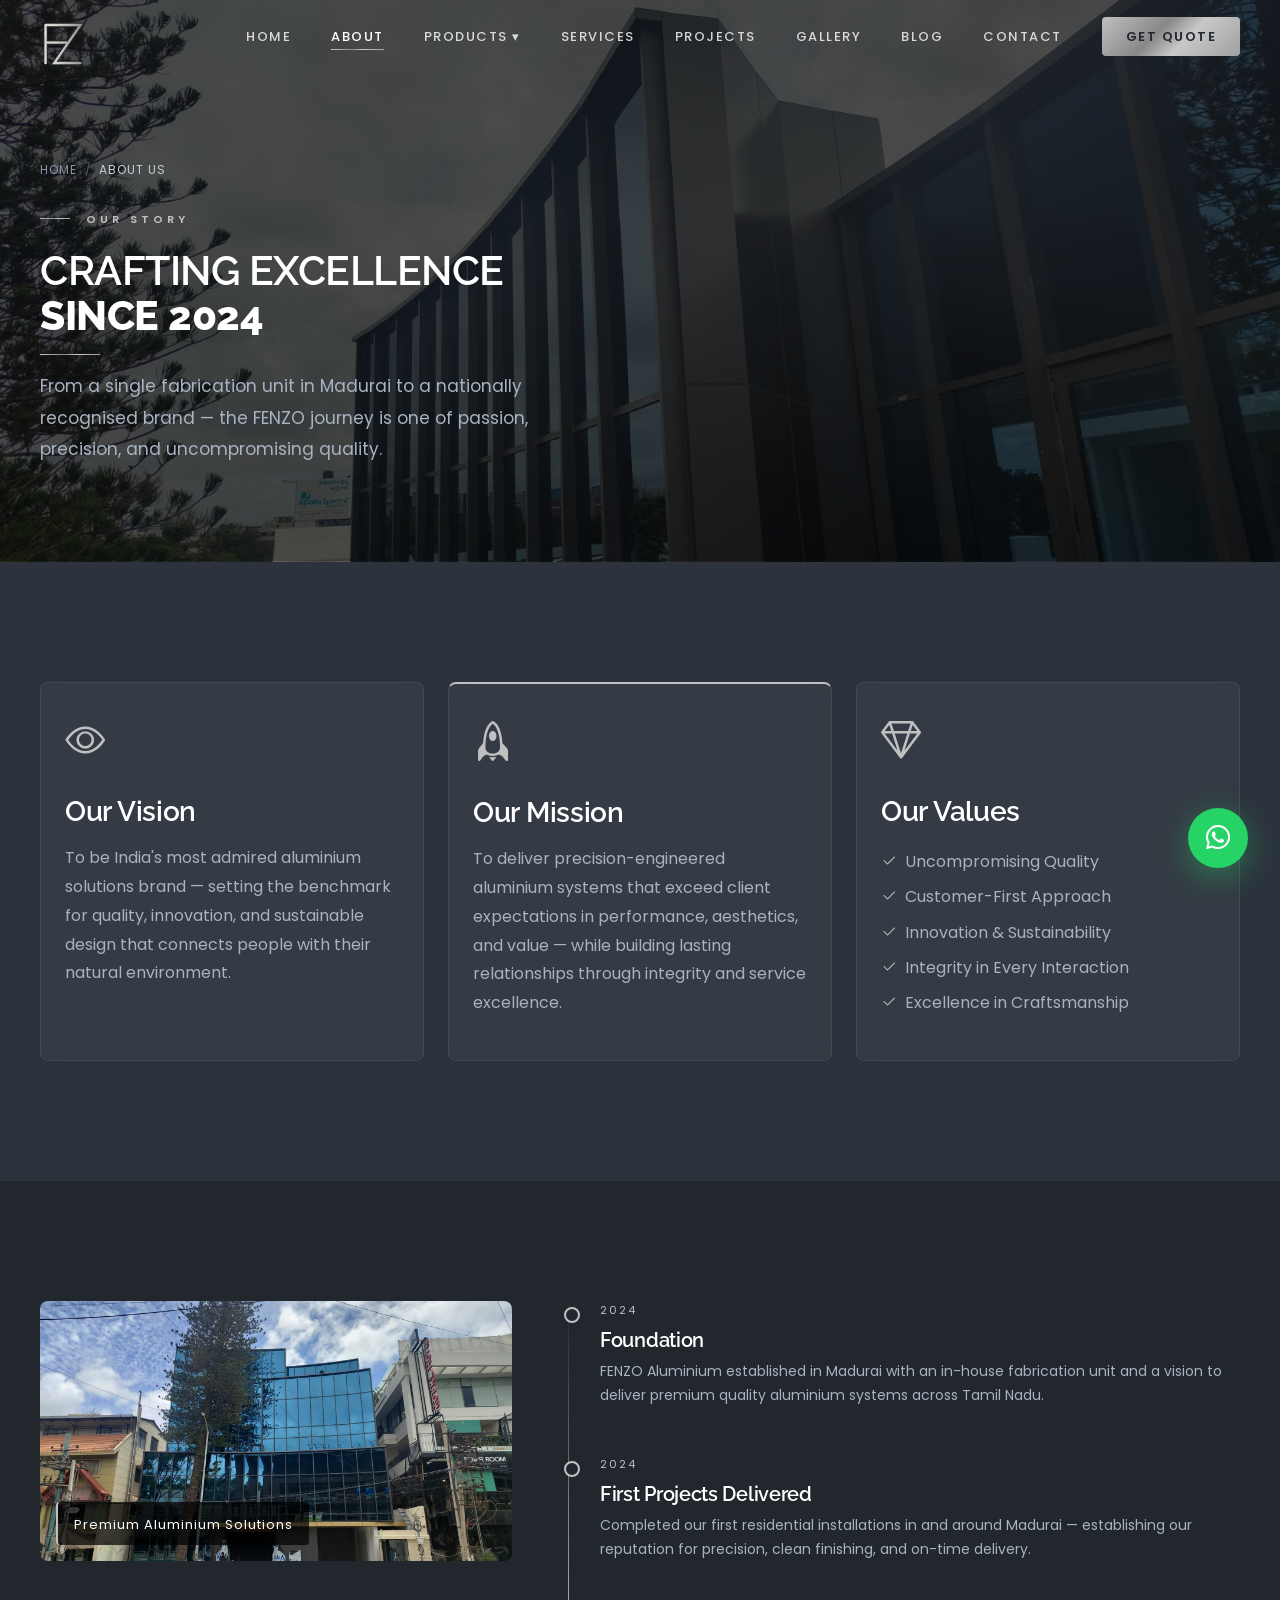
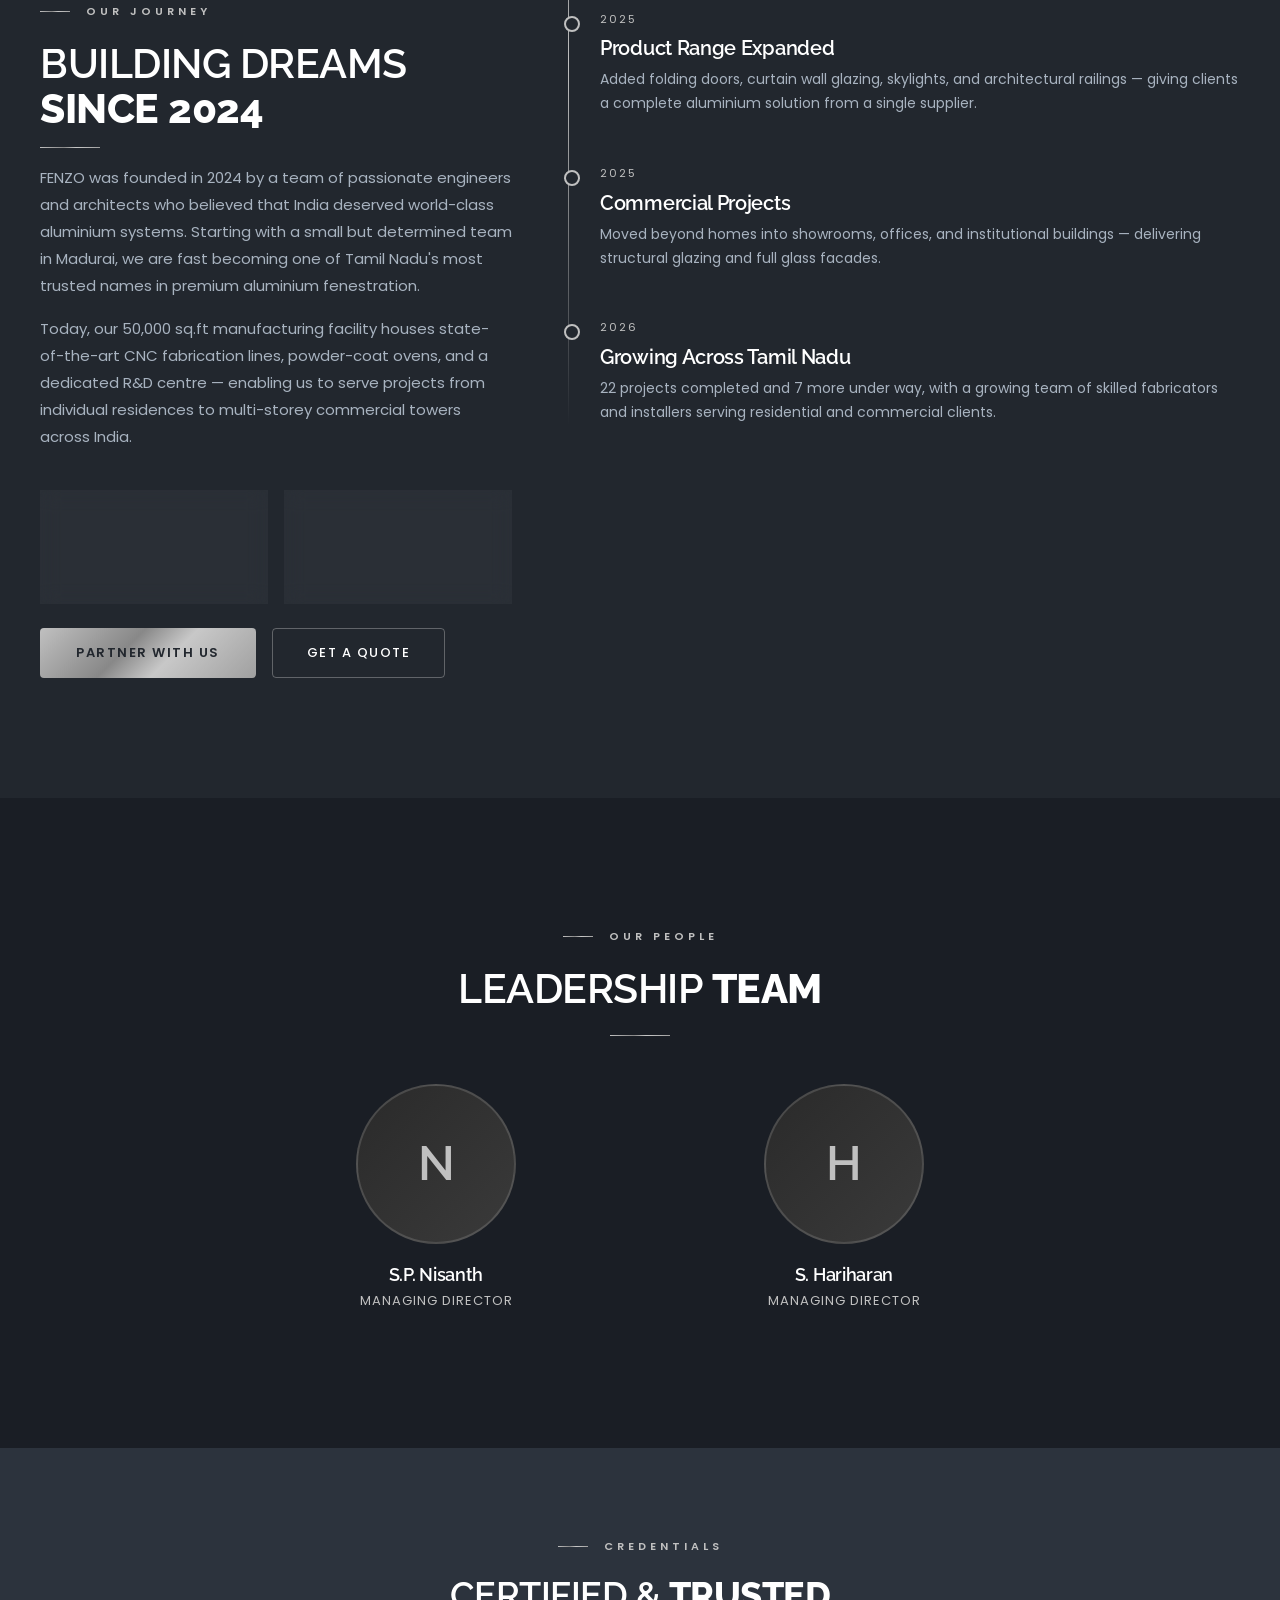
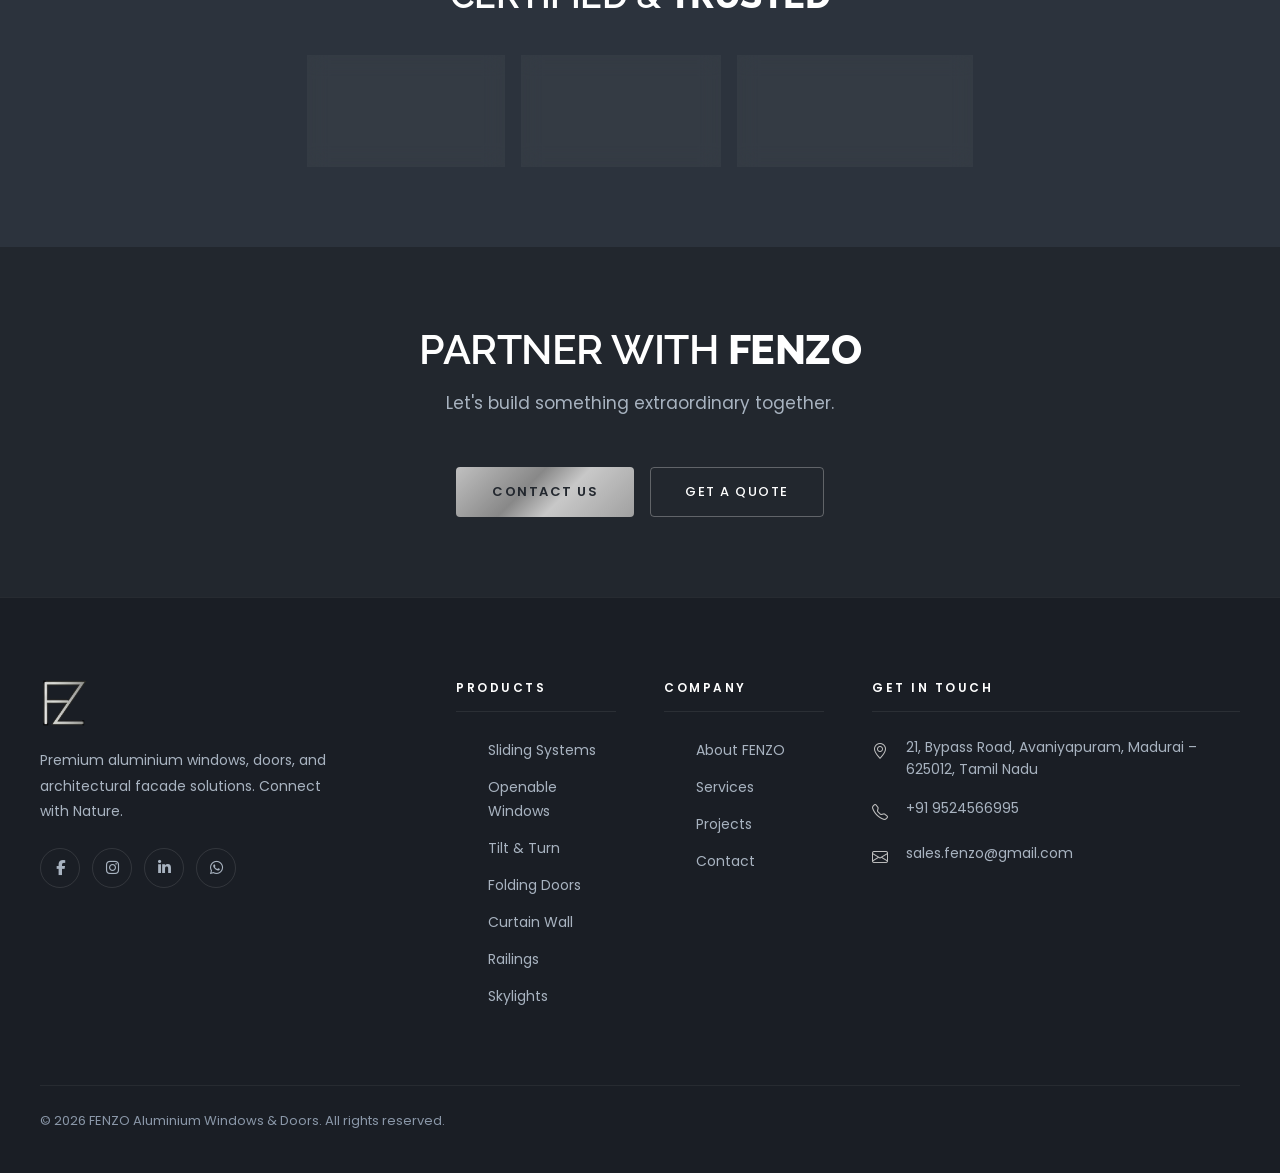
==== commit 5e5ffe31: "update" ====
--- a/about.html
+++ b/about.html
@@ -128,48 +128,41 @@
       <h2 class="section-title center">Leadership <span>Team</span></h2>
       <div class="section-divider center"></div>
     </div>
-    <div class="row g-4 stagger-children">
-      <div class="col-lg-3 col-md-6">
+    <div class="row g-4 stagger-children justify-content-center">
+      <div class="col-lg-4 col-md-6">
         <div class="team-card">
           <div style="width:160px;height:160px;border-radius:50%;background:linear-gradient(135deg,#2a2a2a,#3a3a3a);margin:0 auto 20px;display:flex;align-items:center;justify-content:center;border:2px solid rgba(192,192,192,0.2);">
-            <span style="font-family:var(--font-display);font-size:48px;font-weight:600;color:var(--color-silver);">K</span>
+            <span style="font-family:var(--font-display);font-size:48px;font-weight:600;color:var(--color-silver);">N</span>
           </div>
-          <h4 class="team-name">Karthik Rajan</h4>
-          <p class="team-role">Founder &amp; Managing Director</p>
-        </div>
-      </div>
-      <div class="col-lg-3 col-md-6">
+          <h4 class="team-name">S.P. Nisanth</h4>
+          <p class="team-role">Managing Director</p>
+        </div>
+      </div>
+      <div class="col-lg-4 col-md-6">
         <div class="team-card">
           <div style="width:160px;height:160px;border-radius:50%;background:linear-gradient(135deg,#2a2a2a,#3a3a3a);margin:0 auto 20px;display:flex;align-items:center;justify-content:center;border:2px solid rgba(192,192,192,0.2);">
-            <span style="font-family:var(--font-display);font-size:48px;font-weight:600;color:var(--color-silver);">P</span>
+            <span style="font-family:var(--font-display);font-size:48px;font-weight:600;color:var(--color-silver);">H</span>
           </div>
-          <h4 class="team-name">Priya Sundaram</h4>
-          <p class="team-role">Head of Design &amp; Innovation</p>
-        </div>
-      </div>
-      <div class="col-lg-3 col-md-6">
-        <div class="team-card">
-          <div style="width:160px;height:160px;border-radius:50%;background:linear-gradient(135deg,#2a2a2a,#3a3a3a);margin:0 auto 20px;display:flex;align-items:center;justify-content:center;border:2px solid rgba(192,192,192,0.2);">
-            <span style="font-family:var(--font-display);font-size:48px;font-weight:600;color:var(--color-silver);">A</span>
-          </div>
-          <h4 class="team-name">Arun Kumar</h4>
-          <p class="team-role">Chief Technical Officer</p>
-        </div>
-      </div>
-      <div class="col-lg-3 col-md-6">
-        <div class="team-card">
-          <div style="width:160px;height:160px;border-radius:50%;background:linear-gradient(135deg,#2a2a2a,#3a3a3a);margin:0 auto 20px;display:flex;align-items:center;justify-content:center;border:2px solid rgba(192,192,192,0.2);">
-            <span style="font-family:var(--font-display);font-size:48px;font-weight:600;color:var(--color-silver);">M</span>
-          </div>
-          <h4 class="team-name">Meena Balaji</h4>
-          <p class="team-role">Director – Sales &amp; Business Dev.</p>
-        </div>
-      </div>
-    </div>
-  </div>
-</section>
-
-
+          <h4 class="team-name">S. Hariharan</h4>
+          <p class="team-role">Managing Director</p>
+        </div>
+      </div>
+    </div>
+  </div>
+</section>
+
+<!-- Certifications -->
+<section class="section-pad-sm bg-charcoal">
+  <div class="container-fenzo text-center">
+    <p class="section-eyebrow" style="justify-content:center;">Credentials</p>
+    <h3 class="section-title center reveal" style="font-size:36px;">Certified &amp; <span>Trusted</span></h3>
+    <div class="row g-3 justify-content-center mt-4 stagger-children">
+      <div class="col-auto"><div class="glass-card px-5 py-3 text-center"><i class="bi bi-patch-check-fill text-silver" style="font-size:28px;"></i><p style="margin:8px 0 0;font-size:13px;font-weight:600;letter-spacing:1px;color:var(--color-white);">BIS Certified</p></div></div>
+      <div class="col-auto"><div class="glass-card px-5 py-3 text-center"><i class="bi bi-patch-check-fill text-silver" style="font-size:28px;"></i><p style="margin:8px 0 0;font-size:13px;font-weight:600;letter-spacing:1px;color:var(--color-white);">IGBC Partner</p></div></div>
+      <div class="col-auto"><div class="glass-card px-5 py-3 text-center"><i class="bi bi-patch-check-fill text-silver" style="font-size:28px;"></i><p style="margin:8px 0 0;font-size:13px;font-weight:600;letter-spacing:1px;color:var(--color-white);">GRIHA Registered</p></div></div>
+    </div>
+  </div>
+</section>
 
 <!-- CTA -->
 <section class="section-pad-sm text-center">
@@ -218,6 +211,4 @@
 <script src="https://cdn.jsdelivr.net/npm/bootstrap@5.3.3/dist/js/bootstrap.bundle.min.js"></script>
 <script src="js/fenzo.js"></script>
 </body>
-</html>
-
-
+</html>
--- a/css/fenzo.css
+++ b/css/fenzo.css
@@ -46,6 +46,7 @@
 html {
   scroll-behavior: smooth;
   font-size: 16px;
+   overflow-x: hidden;
 }
 
 body {
@@ -54,6 +55,10 @@
   color: var(--color-grey-200);
   line-height: 1.7;
   overflow-x: hidden;
+  overscroll-behavior-x: none;
+}
+.your-section-with-reveal-left-right {
+  overflow: hidden;
 }
 
 h1, h2, h3, h4, h5, h6 {
